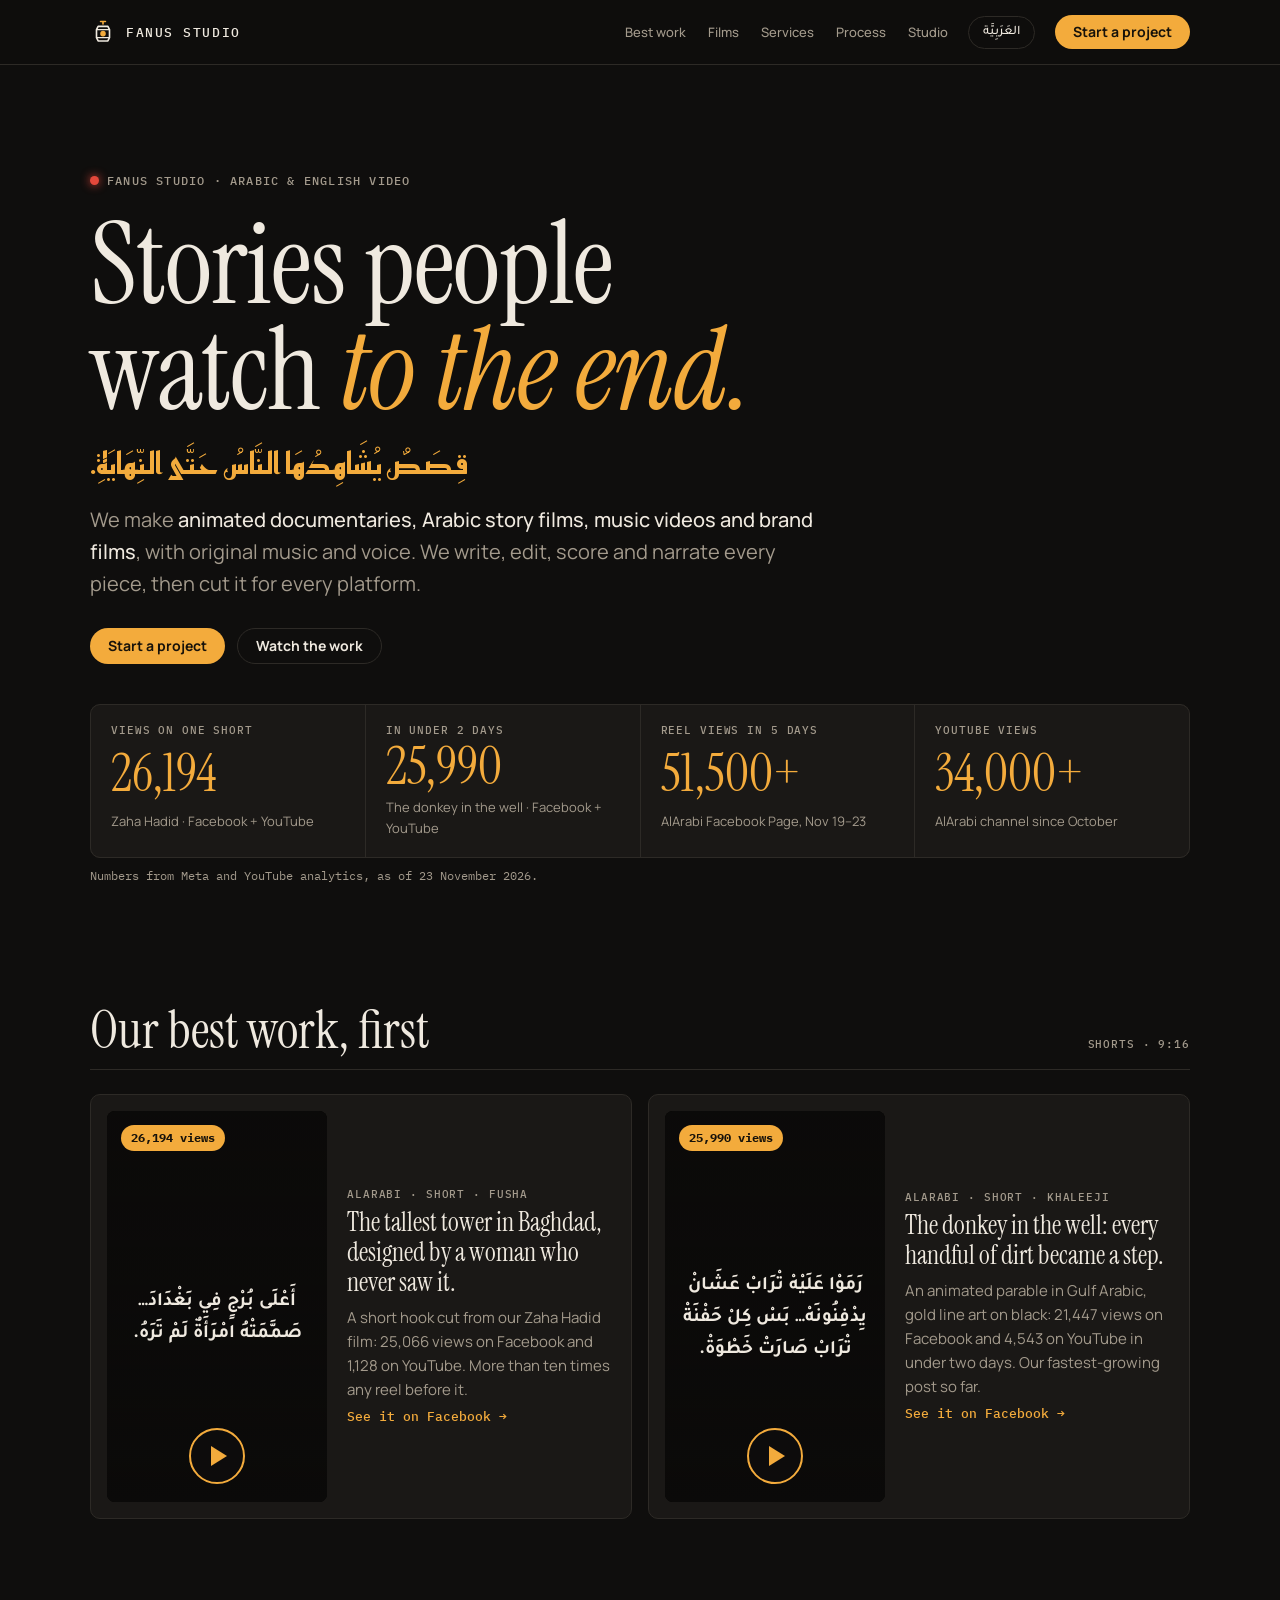
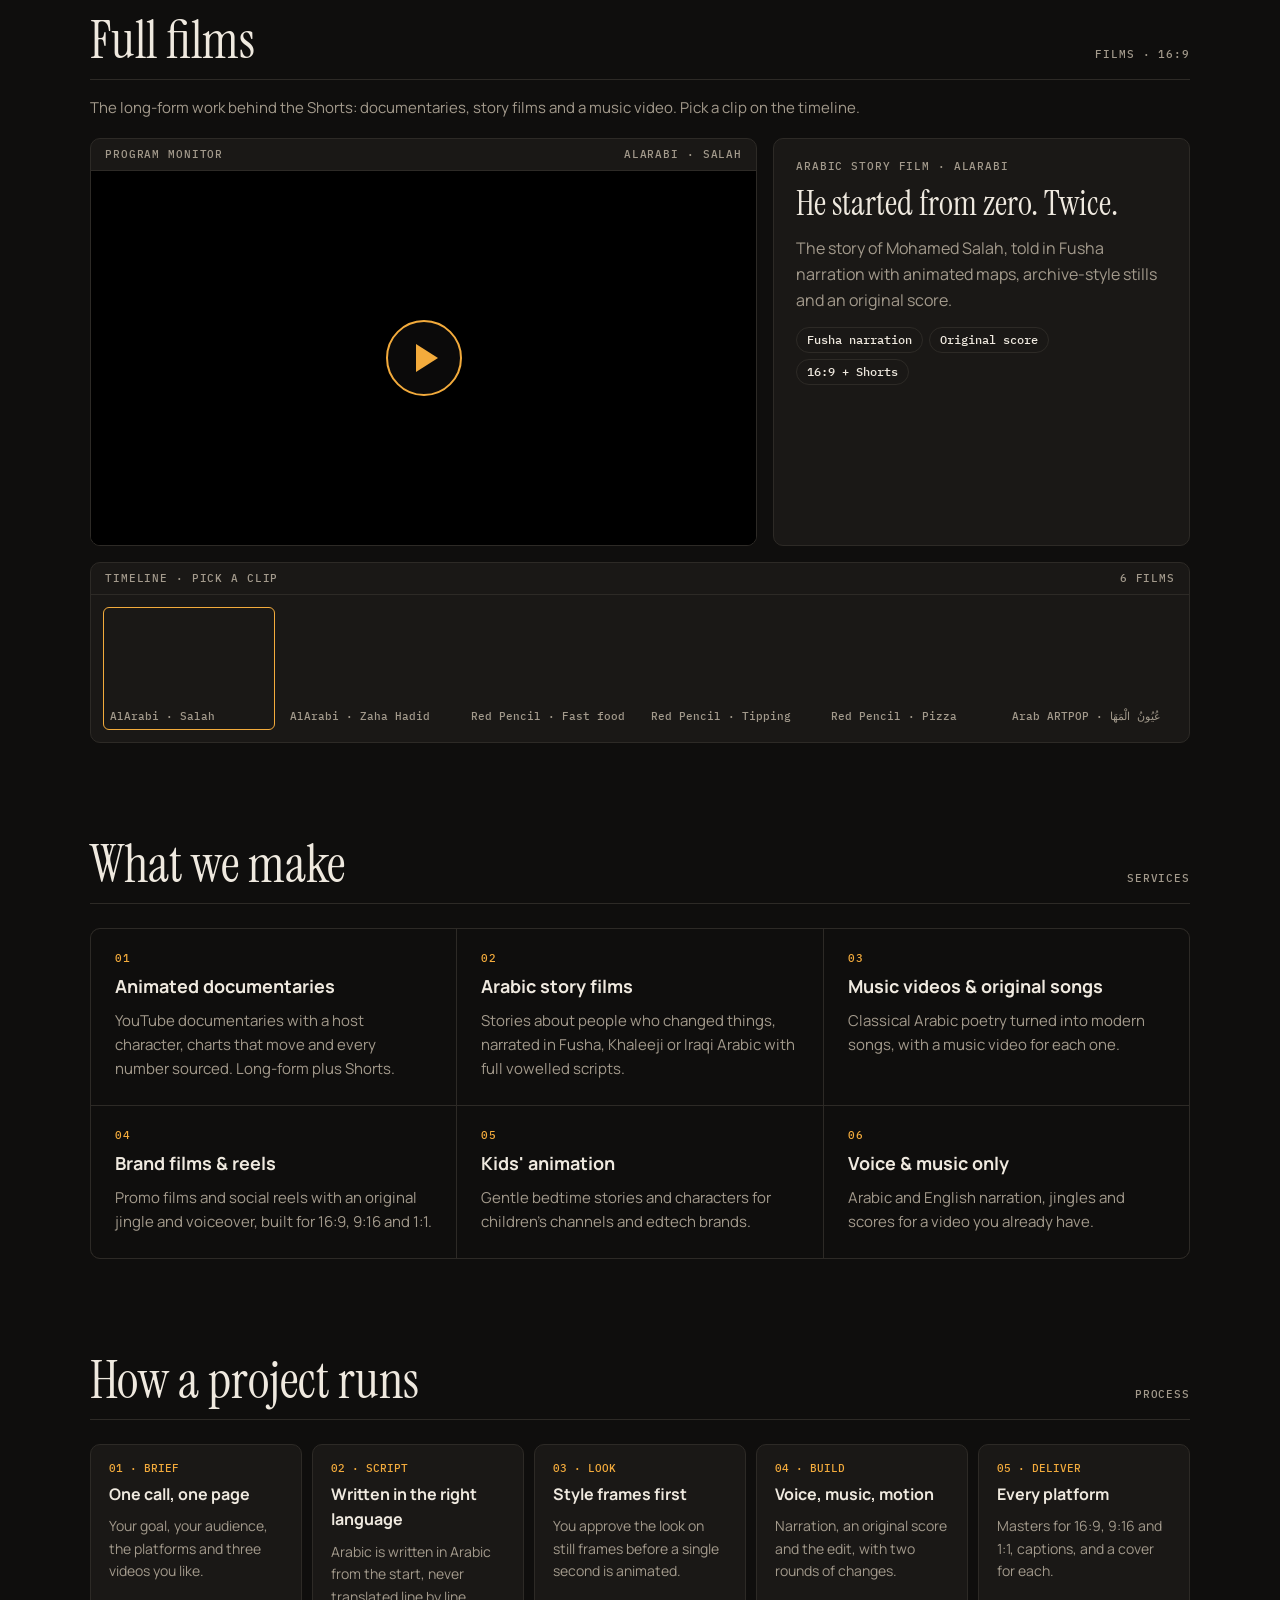
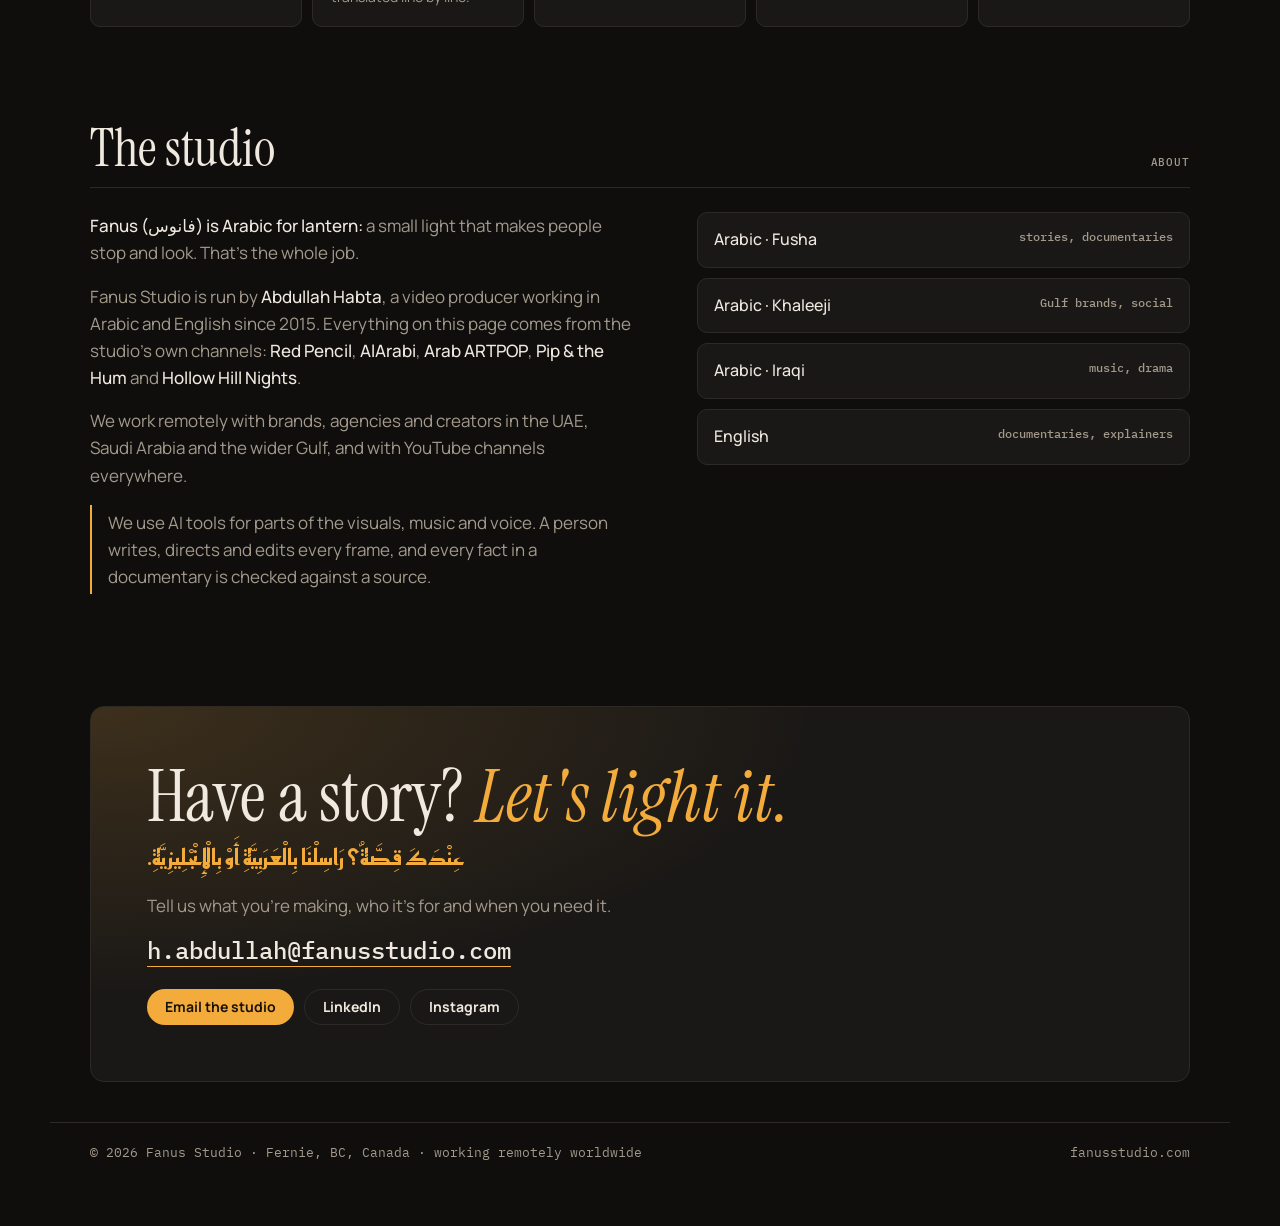
==== index.html @ 4b600d54 "Arabic version, best work first, shorts and films grouped by shape - New /ar/ page: full Arabic (RTL" ====
<!DOCTYPE html>
<html lang="en">
<head>
<meta charset="utf-8">
<meta name="viewport" content="width=device-width, initial-scale=1">
<title>Fanus Studio · Arabic & English video studio</title>
<meta name="description" content="Fanus Studio makes animated documentaries, Arabic story films, music videos and brand films with original music and voice, in Arabic and English.">
<meta property="og:title" content="Fanus Studio · Stories people watch to the end">
<meta property="og:description" content="Animated documentaries, Arabic story films, music videos and brand films with original music and voice. Arabic & English.">
<meta property="og:type" content="website">
<meta property="og:url" content="https://fanusstudio.com/">
<meta property="og:image" content="https://fanusstudio.com/assets/og-fanus.jpg">
<meta property="og:image:width" content="1200">
<meta property="og:image:height" content="627">
<meta name="twitter:card" content="summary_large_image">
<meta name="theme-color" content="#0f0e0d">
<link rel="canonical" href="https://fanusstudio.com/">
<link rel="alternate" hreflang="en" href="https://fanusstudio.com/">
<link rel="alternate" hreflang="ar" href="https://fanusstudio.com/ar/">
<link rel="alternate" hreflang="x-default" href="https://fanusstudio.com/">
<link rel="icon" href="/favicon.svg" type="image/svg+xml">
<link rel="preconnect" href="https://fonts.googleapis.com">
<link rel="preconnect" href="https://fonts.gstatic.com" crossorigin>
<link href="https://fonts.googleapis.com/css2?family=Instrument+Serif:ital@0;1&family=Manrope:wght@400;500;700&family=IBM+Plex+Mono:wght@400;500&family=Reem+Kufi:wght@500;700&family=Tajawal:wght@400;500;700&display=swap" rel="stylesheet">
<link rel="stylesheet" href="/assets/site.css">
</head>
<body>
<a class="skip" href="#main">Skip to content</a>

<nav class="bar" aria-label="Main">
  <div class="wrap">
    <a class="brand" href="#top" aria-label="Fanus Studio home">
      <svg viewBox="0 0 32 32" aria-hidden="true"><path d="M13 3h6M16 3v3" stroke="#f3ab3c" stroke-width="2" stroke-linecap="round"/><path d="M10 9h12l2 4v10l-2 4H10l-2-4V13z" fill="none" stroke="#efe9df" stroke-width="2" stroke-linejoin="round"/><circle cx="16" cy="18" r="3.4" fill="#f3ab3c"/><path d="M8 13h16M8 23h16" stroke="#efe9df" stroke-width="1.4"/></svg>
      Fanus Studio
    </a>
    <ul>
      <li><a href="#breakouts">Best work</a></li>
      <li><a href="#work">Films</a></li>
      <li><a href="#services">Services</a></li>
      <li><a href="#process">Process</a></li>
      <li><a href="#studio">Studio</a></li>
    </ul>
    <a class="lang" href="/ar/" lang="ar" hreflang="ar">العَرَبِيَّة</a>
    <a class="cta" href="#contact">Start a project</a>
  </div>
</nav>

<main id="main">
<header class="hero wrap" id="top">
  <span class="rec"><i></i>Fanus Studio · Arabic &amp; English video</span>
  <h1>Stories people watch <em>to the end.</em></h1>
  <p class="ar ar-line" lang="ar">قِصَصٌ يُشَاهِدُهَا النَّاسُ حَتَّى النِّهَايَةِ.</p>
  <p class="lede">We make <b>animated documentaries, Arabic story films, music videos and brand films</b>, with original music and voice. We write, edit, score and narrate every piece, then cut it for every platform.</p>
  <div class="hero-actions">
    <a class="cta" href="#contact">Start a project</a>
    <a class="cta ghost" href="#breakouts">Watch the work</a>
  </div>
  <dl class="stats" aria-label="Results from our own channels">
    <div><dt>Views on one Short</dt><dd>26,194</dd><span>Zaha Hadid · Facebook + YouTube</span></div>
    <div><dt>In under 2 days</dt><dd>25,990</dd><span>The donkey in the well · Facebook + YouTube</span></div>
    <div><dt>Reel views in 5 days</dt><dd>51,500+</dd><span>AlArabi Facebook Page, Nov 19–23</span></div>
    <div><dt>YouTube views</dt><dd>34,000+</dd><span>AlArabi channel since October</span></div>
  </dl>
  <p class="asof">Numbers from Meta and YouTube analytics, as of 23 November 2026.</p>
</header>

<section class="wrap" id="breakouts" style="padding-top:clamp(40px,6vw,72px)">
  <div class="sec-head"><h2>Our best work, first</h2><span>Shorts · 9:16</span></div>
  <div class="reels">
    <article class="reel">
      <div class="reel-frame" data-yt="9dzIeM077sY">
        <button type="button" class="reel-poster" data-thumb style="background-image:linear-gradient(180deg,rgba(11,10,9,.35),rgba(11,10,9,.55) 45%,rgba(11,10,9,.9)),url(https://i.ytimg.com/vi/9dzIeM077sY/hqdefault.jpg)" aria-label="Play the Zaha Hadid reel">
          <span class="badge">26,194 views</span>
          <span class="ar reel-hook" lang="ar">أَعْلَى بُرْجٍ فِي بَغْدَادَ… صَمَّمَتْهُ امْرَأَةٌ لَمْ تَرَهُ.</span>
          <span class="play" aria-hidden="true"></span>
        </button>
      </div>
      <div class="reel-info">
        <span class="kicker">AlArabi · Short · Fusha</span>
        <b>The tallest tower in Baghdad, designed by a woman who never saw it.</b>
        <p>A short hook cut from our Zaha Hadid film: 25,066 views on Facebook and 1,128 on YouTube. More than ten times any reel before it.</p>
        <a href="https://www.facebook.com/reel/1648816886707754/" rel="noopener">See it on Facebook →</a>
      </div>
    </article>
    <article class="reel">
      <div class="reel-frame" data-yt="bB3x-PPiFWo">
        <button type="button" class="reel-poster" data-thumb style="background-image:linear-gradient(180deg,rgba(11,10,9,.35),rgba(11,10,9,.55) 45%,rgba(11,10,9,.9)),url(https://i.ytimg.com/vi/bB3x-PPiFWo/hqdefault.jpg)" aria-label="Play the donkey in the well reel">
          <span class="badge">25,990 views</span>
          <span class="ar reel-hook" lang="ar">رَمَوْا عَلَيْهْ تْرَابْ عَشَانْ يِدْفِنُونَهْ… بَسْ كِلْ حَفْنَةْ تْرَابْ صَارَتْ خَطْوَةْ.</span>
          <span class="play" aria-hidden="true"></span>
        </button>
      </div>
      <div class="reel-info">
        <span class="kicker">AlArabi · Short · Khaleeji</span>
        <b>The donkey in the well: every handful of dirt became a step.</b>
        <p>An animated parable in Gulf Arabic, gold line art on black: 21,447 views on Facebook and 4,543 on YouTube in under two days. Our fastest-growing post so far.</p>
        <a href="https://www.facebook.com/reel/1124022290399569/" rel="noopener">See it on Facebook →</a>
      </div>
    </article>
  </div>
</section>

<section class="wrap" id="work">
  <div class="sec-head"><h2>Full films</h2><span>Films · 16:9</span></div>
  <p class="films-note">The long-form work behind the Shorts: documentaries, story films and a music video. Pick a clip on the timeline.</p>
  <div class="suite">
    <div class="panel">
      <div class="head"><span>Program monitor</span><span id="monLabel">AlArabi · Salah</span></div>
      <div class="screen" id="screen"></div>
    </div>
    <aside class="panel inspector" aria-live="polite">
      <span class="kicker" id="insKicker">Arabic story film · AlArabi</span>
      <h2 id="insTitle">He started from zero. Twice.</h2>
      <p id="insText">The story of Mohamed Salah, told in Fusha narration with animated maps, archive-style stills and an original score.</p>
      <div class="chips" id="insChips"></div>
    </aside>
  </div>
  <div class="panel timeline">
    <div class="head"><span>Timeline · pick a clip</span><span>6 films</span></div>
    <div class="clips" id="clips" role="list"></div>
  </div>
</section>


<section class="wrap" id="services">
  <div class="sec-head"><h2>What we make</h2><span>Services</span></div>
  <div class="grid3">
    <div class="cell"><span class="n">01</span><b>Animated documentaries</b><p>YouTube documentaries with a host character, charts that move and every number sourced. Long-form plus Shorts.</p></div>
    <div class="cell"><span class="n">02</span><b>Arabic story films</b><p>Stories about people who changed things, narrated in Fusha, Khaleeji or Iraqi Arabic with full vowelled scripts.</p></div>
    <div class="cell"><span class="n">03</span><b>Music videos &amp; original songs</b><p>Classical Arabic poetry turned into modern songs, with a music video for each one.</p></div>
    <div class="cell"><span class="n">04</span><b>Brand films &amp; reels</b><p>Promo films and social reels with an original jingle and voiceover, built for 16:9, 9:16 and 1:1.</p></div>
    <div class="cell"><span class="n">05</span><b>Kids' animation</b><p>Gentle bedtime stories and characters for children's channels and edtech brands.</p></div>
    <div class="cell"><span class="n">06</span><b>Voice &amp; music only</b><p>Arabic and English narration, jingles and scores for a video you already have.</p></div>
  </div>
</section>

<section class="wrap" id="process">
  <div class="sec-head"><h2>How a project runs</h2><span>Process</span></div>
  <ol class="steps">
    <li><span class="n">01 · BRIEF</span><b>One call, one page</b><p>Your goal, your audience, the platforms and three videos you like.</p></li>
    <li><span class="n">02 · SCRIPT</span><b>Written in the right language</b><p>Arabic is written in Arabic from the start, never translated line by line.</p></li>
    <li><span class="n">03 · LOOK</span><b>Style frames first</b><p>You approve the look on still frames before a single second is animated.</p></li>
    <li><span class="n">04 · BUILD</span><b>Voice, music, motion</b><p>Narration, an original score and the edit, with two rounds of changes.</p></li>
    <li><span class="n">05 · DELIVER</span><b>Every platform</b><p>Masters for 16:9, 9:16 and 1:1, captions, and a cover for each.</p></li>
  </ol>
</section>

<section class="wrap" id="studio">
  <div class="sec-head"><h2>The studio</h2><span>About</span></div>
  <div class="split">
    <div>
      <p><b>Fanus (فانوس) is Arabic for lantern:</b> a small light that makes people stop and look. That's the whole job.</p>
      <p>Fanus Studio is run by <b>Abdullah Habta</b>, a video producer working in Arabic and English since 2015. Everything on this page comes from the studio's own channels: <b>Red Pencil</b>, <b>AlArabi</b>, <b>Arab ARTPOP</b>, <b>Pip &amp; the Hum</b> and <b>Hollow Hill Nights</b>.</p>
      <p>We work remotely with brands, agencies and creators in the UAE, Saudi Arabia and the wider Gulf, and with YouTube channels everywhere.</p>
      <p class="honest">We use AI tools for parts of the visuals, music and voice. A person writes, directs and edits every frame, and every fact in a documentary is checked against a source.</p>
    </div>
    <div class="voices" aria-label="Narration languages">
      <div class="voice"><b>Arabic · Fusha</b><span>stories, documentaries</span></div>
      <div class="voice"><b>Arabic · Khaleeji</b><span>Gulf brands, social</span></div>
      <div class="voice"><b>Arabic · Iraqi</b><span>music, drama</span></div>
      <div class="voice"><b>English</b><span>documentaries, explainers</span></div>
    </div>
  </div>
</section>

<section class="wrap" id="contact" style="padding-top:0">
  <div class="contact">
    <h2>Have a story? <em>Let's light it.</em></h2>
    <p class="ar ar-line" lang="ar">عِنْدَكَ قِصَّةٌ؟ رَاسِلْنَا بِالْعَرَبِيَّةِ أَوْ بِالْإِنْجْلِيزِيَّةِ.</p>
    <p>Tell us what you're making, who it's for and when you need it.</p>
    <a class="mail" href="mailto:h.abdullah@fanusstudio.com?subject=New%20project%20for%20Fanus%20Studio">h.abdullah@fanusstudio.com</a>
    <div class="links">
      <a class="cta" href="mailto:h.abdullah@fanusstudio.com?subject=New%20project%20for%20Fanus%20Studio">Email the studio</a>
      <a class="cta ghost" href="https://www.linkedin.com/company/fanus-studio/" rel="noopener">LinkedIn</a>
      <a class="cta ghost" href="https://www.instagram.com/fanus.studio/" rel="noopener">Instagram</a>
    </div>
  </div>
</section>
</main>

<footer>
  <div class="wrap">
    <span>© <span id="yr">2026</span> Fanus Studio · Fernie, BC, Canada · working remotely worldwide</span>
    <span>fanusstudio.com</span>
  </div>
</footer>

<script>
const WORK = [
  {id:"7SteTg6vn2E", label:"AlArabi · Salah", kicker:"Arabic story film · AlArabi", title:"He started from zero. Twice.", text:"The story of Mohamed Salah, told in Fusha narration with animated maps, archive-style stills and an original score.", chips:["Fusha narration","Original score","16:9 + Shorts"]},
  {id:"RigFh04_Qnc", label:"AlArabi · Zaha Hadid", kicker:"Arabic story film · AlArabi", title:"The architect of the 89th degree.", text:"Zaha Hadid's story, from Baghdad to the world, drawn in gold line art with a tower that builds itself over the Tigris.", chips:["Fusha narration","Line-art animation","Arabic + English subtitles"]},
  {id:"QY7hCeDV_Zk", label:"Red Pencil · Fast food", kicker:"Animated documentary · Red Pencil", title:"Why fast food stopped being cheap.", text:"An everyday-economics documentary that follows your money through a burger, with sourced numbers and charts that move.", chips:["English narration","Data animation","Sources on screen"]},
  {id:"JKCnDH6hMIw", label:"Red Pencil · Tipping", kicker:"Animated documentary · Red Pencil", title:"Who really pays your server?", text:"Tipping culture explained: history, the $2.13 wage and both sides of the argument, with no verdict.", chips:["Story-led","Host character","Chapters + Shorts"]},
  {id:"b5ydfb2GQYU", label:"Red Pencil · Pizza", kicker:"Animated documentary · Red Pencil", title:"Where your $20 pizza actually goes.", text:"The pilot: one receipt, split slice by slice between the shop, the app, the ingredients and the driver.", chips:["English narration","Receipt motif","22 min"]},
  {id:"HxUZw0xeCgs", label:"Arab ARTPOP · عُيُونُ الْمَهَا", kicker:"Music video · Arab ARTPOP", title:"A classical poem, sung today.", text:"An original art-pop song built on a classical Arabic poem, with its own music video and a recurring singer character.", chips:["Original song","Music video","Arabic lyrics"]}
];
const screen = document.getElementById('screen'), clipsEl = document.getElementById('clips');
function facade(w){
  screen.innerHTML = '';
  const b = document.createElement('button');
  b.type = 'button';
  b.setAttribute('aria-label', 'Play: ' + w.title);
  b.style.backgroundImage = 'url(https://i.ytimg.com/vi/' + w.id + '/hqdefault.jpg)';
  b.innerHTML = '<span class="play" aria-hidden="true"></span>';
  b.addEventListener('click', () => {
    const f = document.createElement('iframe');
    f.src = 'https://www.youtube-nocookie.com/embed/' + w.id + '?autoplay=1&rel=0';
    f.title = w.title;
    f.allow = 'autoplay; encrypted-media; picture-in-picture; fullscreen';
    f.allowFullscreen = true;
    screen.innerHTML = ''; screen.appendChild(f);
  });
  screen.appendChild(b);
}
function select(i){
  const w = WORK[i];
  facade(w);
  document.getElementById('monLabel').textContent = w.label;
  document.getElementById('insKicker').textContent = w.kicker;
  document.getElementById('insTitle').textContent = w.title;
  document.getElementById('insText').textContent = w.text;
  document.getElementById('insChips').innerHTML = w.chips.map(c => '<span class="chip">' + c + '</span>').join('');
  [...clipsEl.children].forEach((c, j) => c.setAttribute('aria-current', j === i ? 'true' : 'false'));
}
WORK.forEach((w, i) => {
  const c = document.createElement('button');
  c.className = 'clip'; c.type = 'button'; c.setAttribute('role', 'listitem');
  c.innerHTML = '<img loading="lazy" alt="" src="https://i.ytimg.com/vi/' + w.id + '/mqdefault.jpg"><span>' + w.label + '</span>';
  c.addEventListener('click', () => select(i));
  clipsEl.appendChild(c);
});
select(0);
document.querySelectorAll('.reel-frame').forEach(fr => {
  fr.querySelector('button').addEventListener('click', () => {
    const f = document.createElement('iframe');
    f.src = 'https://www.youtube-nocookie.com/embed/' + fr.dataset.yt + '?autoplay=1&rel=0';
    f.title = fr.querySelector('button').getAttribute('aria-label');
    f.allow = 'autoplay; encrypted-media; picture-in-picture; fullscreen';
    f.allowFullscreen = true;
    fr.innerHTML = ''; fr.appendChild(f);
  });
});
document.getElementById('yr').textContent = new Date().getFullYear();
</script>
</body>
</html>
---- assets/site.css ----
:root{
  --suite:#0f0e0d; --panel:#1a1816; --line:#2d2a26;
  --text:#efe9df; --muted:#a39a8c; --amber:#f3ab3c; --red:#e4483b;
  --display:"Instrument Serif","Times New Roman",serif;
  --body:"Manrope",system-ui,sans-serif;
  --mono:"IBM Plex Mono",ui-monospace,monospace;
  --ar:"Tajawal",system-ui,sans-serif; --ar-display:"Reem Kufi","Tajawal",sans-serif;
  color-scheme:dark;
}
*{box-sizing:border-box}
html{scroll-behavior:smooth}
html,body{margin:0}
body{background:var(--suite);color:var(--text);font:16px/1.6 var(--body);-webkit-font-smoothing:antialiased}
a{color:var(--amber)}
img{max-width:100%;display:block}
:focus-visible{outline:2px solid var(--amber);outline-offset:3px;border-radius:4px}
.wrap{max-width:1180px;margin:0 auto;padding:0 clamp(16px,4vw,40px)}
.ar{font-family:var(--ar);direction:rtl;unicode-bidi:isolate}
.skip{position:absolute;inset-inline-start:16px;top:-80px}.skip:focus{top:16px;background:var(--text);color:var(--suite);padding:8px 12px;z-index:9}

/* nav */
nav.bar{position:sticky;top:0;z-index:5;background:rgba(15,14,13,.88);backdrop-filter:blur(8px);border-bottom:1px solid var(--line)}
nav .wrap{display:flex;align-items:center;gap:20px;height:64px}
.brand{display:flex;align-items:center;gap:10px;text-decoration:none;color:var(--text);font:500 13px/1 var(--mono);letter-spacing:.12em;text-transform:uppercase}
.brand svg{width:26px;height:26px}
nav ul{display:flex;gap:22px;list-style:none;margin:0;margin-inline-start:auto;padding:0}
nav ul a{color:var(--muted);text-decoration:none;font:500 13px/1 var(--body)}
nav ul a:hover{color:var(--text)}
.cta{display:inline-flex;align-items:center;gap:8px;background:var(--amber);color:#17120a;text-decoration:none;border-radius:999px;padding:10px 18px;font:700 14px/1 var(--body);white-space:nowrap}
.cta.ghost{background:none;color:var(--text);border:1px solid var(--line)}
@media (max-width:760px){nav ul{display:none}nav .lang{margin-inline-start:auto}}

/* hero */
.hero{padding-top:clamp(48px,8vw,104px);padding-bottom:clamp(28px,4vw,48px)}
.rec{display:inline-flex;align-items:center;gap:8px;font:500 12px/1 var(--mono);letter-spacing:.1em;text-transform:uppercase;color:var(--muted)}
.rec i{width:9px;height:9px;border-radius:50%;background:var(--red);box-shadow:0 0 10px var(--red);animation:blink 1.6s infinite}
@keyframes blink{50%{opacity:.25}}
@media (prefers-reduced-motion:reduce){.rec i{animation:none}html{scroll-behavior:auto}}
h1{font:400 clamp(52px,9vw,116px)/.92 var(--display);margin:18px 0 0;letter-spacing:-.01em;text-wrap:balance}
h1 em{color:var(--amber)}
.hero .ar-line{margin:18px 0 0;font:700 clamp(22px,3vw,30px)/1.5 var(--ar-display);color:var(--amber)}
.lede{margin:18px 0 0;font-size:clamp(17px,2vw,20px);color:var(--muted);max-width:62ch}
.lede b{color:var(--text);font-weight:500}
.hero-actions{display:flex;flex-wrap:wrap;gap:12px;margin-top:28px}

/* monitor */
.suite{display:grid;grid-template-columns:minmax(0,1.6fr) minmax(0,1fr);gap:16px}
@media (max-width:880px){.suite{grid-template-columns:1fr}}
.panel{background:var(--panel);border:1px solid var(--line);border-radius:10px;overflow:hidden}
.head{display:flex;justify-content:space-between;align-items:center;gap:12px;padding:10px 14px;border-bottom:1px solid var(--line);font:500 11px/1 var(--mono);letter-spacing:.08em;text-transform:uppercase;color:var(--muted)}
.screen{position:relative;aspect-ratio:16/9;background:#000}
.screen iframe,.screen button{position:absolute;inset:0;width:100%;height:100%;border:0}
.screen button{cursor:pointer;padding:0;background:#000 center/cover no-repeat}
.screen button::after{content:"";position:absolute;inset:0;background:linear-gradient(180deg,transparent 55%,rgba(0,0,0,.55))}
.play{position:absolute;left:50%;top:50%;transform:translate(-50%,-50%);z-index:1;width:76px;height:76px;border-radius:50%;background:rgba(15,14,13,.78);border:2px solid var(--amber);display:grid;place-items:center}
.play::before{content:"";margin-left:6px;border-left:22px solid var(--amber);border-top:14px solid transparent;border-bottom:14px solid transparent}
.inspector{padding:22px;display:flex;flex-direction:column;gap:14px}
.kicker{font:500 11px/1 var(--mono);letter-spacing:.08em;text-transform:uppercase;color:var(--muted)}
.inspector h2{font:400 34px/1.08 var(--display);margin:0;text-wrap:balance}
.inspector p{margin:0;color:var(--muted)}
.chips{display:flex;flex-wrap:wrap;gap:6px}
.chip{font:500 12px/1 var(--mono);border:1px solid var(--line);border-radius:999px;padding:6px 10px}

/* timeline / reel picker */
.timeline{margin-top:16px}
.clips{display:grid;grid-template-columns:repeat(6,minmax(0,1fr));gap:8px;padding:12px}
@media (max-width:880px){.clips{grid-template-columns:repeat(3,minmax(0,1fr))}}
@media (max-width:480px){.clips{grid-template-columns:repeat(2,minmax(0,1fr))}}
.clip{all:unset;cursor:pointer;display:grid;gap:6px;border-radius:6px;padding:6px;border:1px solid transparent}
.clip img{aspect-ratio:16/9;object-fit:cover;border-radius:4px;opacity:.75;transition:opacity .2s}
.clip:hover img,.clip[aria-current="true"] img{opacity:1}
.clip[aria-current="true"]{border-color:var(--amber)}
.clip span{font:500 11px/1.3 var(--mono);color:var(--muted)}
.clip:focus-visible{outline:2px solid var(--amber)}

/* sections */
section.wrap{padding-top:clamp(56px,8vw,96px)}
.ar-line{text-align:start}
.sec-head{display:flex;align-items:baseline;gap:16px;border-bottom:1px solid var(--line);padding-bottom:12px;margin-bottom:24px}
.sec-head h2{font:400 clamp(34px,5vw,52px)/1 var(--display);margin:0}
.sec-head span{font:500 11px/1 var(--mono);color:var(--muted);letter-spacing:.08em;text-transform:uppercase;margin-inline-start:auto}
.grid3{display:grid;grid-template-columns:repeat(3,minmax(0,1fr));gap:1px;background:var(--line);border:1px solid var(--line);border-radius:10px;overflow:hidden}
@media (max-width:880px){.grid3{grid-template-columns:1fr 1fr}}
@media (max-width:540px){.grid3{grid-template-columns:1fr}}
.cell{background:var(--suite);padding:24px;display:grid;gap:8px;align-content:start}
.cell .n{font:500 11px/1 var(--mono);color:var(--amber);letter-spacing:.08em}
.cell b{font-size:18px}
.cell p{margin:0;color:var(--muted);font-size:15px}
.steps{display:grid;grid-template-columns:repeat(5,minmax(0,1fr));gap:10px;list-style:none;padding:0;margin:0}
@media (max-width:880px){.steps{grid-template-columns:1fr 1fr}}
@media (max-width:480px){.steps{grid-template-columns:1fr}}
.steps li{border:1px solid var(--line);border-radius:10px;padding:18px;background:var(--panel);display:grid;gap:8px;align-content:start}
.steps .n{font:500 11px/1 var(--mono);color:var(--amber)}
.steps b{font-size:16px}
.steps p{margin:0;color:var(--muted);font-size:14px}
.split{display:grid;grid-template-columns:1.1fr 1fr;gap:clamp(24px,5vw,64px);align-items:start}
@media (max-width:880px){.split{grid-template-columns:1fr}}
.split p{color:var(--muted);margin:0 0 16px;font-size:17px}
.split p b{color:var(--text);font-weight:500}
.voices{display:grid;gap:10px}
.voice{display:flex;justify-content:space-between;gap:12px;border:1px solid var(--line);border-radius:10px;padding:14px 16px;background:var(--panel)}
.voice b{font-weight:500}
.voice span{font:500 12px/1.6 var(--mono);color:var(--muted)}
.honest{border-inline-start:2px solid var(--amber);padding-block:4px;padding-inline-start:16px;color:var(--muted);font-size:15px}

/* stats */
.stats{display:grid;grid-template-columns:repeat(4,minmax(0,1fr));gap:1px;margin:40px 0 0;background:var(--line);border:1px solid var(--line);border-radius:10px;overflow:hidden}
@media (max-width:880px){.stats{grid-template-columns:1fr 1fr}}
.stats div{background:var(--panel);padding:18px 20px;display:grid;gap:4px}
.stats dt{font:500 11px/1.3 var(--mono);letter-spacing:.08em;text-transform:uppercase;color:var(--muted)}
.stats dd{margin:0;font:400 clamp(36px,4.6vw,52px)/1 var(--display);color:var(--amber);font-variant-numeric:tabular-nums}
.stats span{font-size:13px;color:var(--muted)}
.asof{margin:10px 0 0;font:400 12px/1.4 var(--mono);color:var(--muted)}

/* breakout reels */
.reels{display:grid;grid-template-columns:1fr 1fr;gap:16px}
@media (max-width:880px){.reels{grid-template-columns:1fr}}
.reel{display:grid;grid-template-columns:minmax(0,220px) 1fr;gap:20px;align-items:center;background:var(--panel);border:1px solid var(--line);border-radius:10px;padding:16px}
@media (max-width:480px){.reel{grid-template-columns:1fr}}
.reel-frame{position:relative;aspect-ratio:9/16;border-radius:8px;overflow:hidden;background:#000}
.reel-frame iframe{position:absolute;inset:0;width:100%;height:100%;border:0}
.reel-poster{all:unset;cursor:pointer;position:absolute;inset:0;display:flex;flex-direction:column;justify-content:space-between;padding:14px;background:radial-gradient(90% 60% at 50% 30%,rgba(243,171,60,.22),transparent 70%),#0b0a09;box-sizing:border-box}
.reel-poster:focus-visible{outline:2px solid var(--amber)}
.badge{align-self:flex-start;font:700 12px/1 var(--mono);background:var(--amber);color:#17120a;border-radius:999px;padding:7px 10px}
.reel-hook{font:700 19px/1.7 var(--ar);color:var(--text);text-align:center;margin-top:auto;margin-bottom:auto}
.reel-poster .play{position:absolute;left:50%;top:auto;bottom:18px;transform:translateX(-50%);width:56px;height:56px}
.reel-poster .play::before{border-left-width:16px;border-top-width:10px;border-bottom-width:10px;margin-left:4px}
.reel-info{display:grid;gap:8px;align-content:start}
.reel-info b{font:400 26px/1.15 var(--display)}
.reel-info p{margin:0;color:var(--muted);font-size:15px}
.reel-info a{font:500 13px/1 var(--mono);text-decoration:none}

/* contact */
.contact{margin:clamp(56px,8vw,96px) 0 0;border:1px solid var(--line);border-radius:14px;background:radial-gradient(120% 140% at 0% 0%,rgba(243,171,60,.16),transparent 55%),var(--panel);padding:clamp(28px,5vw,56px)}
.contact h2{font:400 clamp(40px,6vw,72px)/.95 var(--display);margin:0;text-wrap:balance}
.contact h2 em{color:var(--amber)}
.contact p{color:var(--muted);max-width:58ch;font-size:17px}
.contact .ar-line{font:700 22px/1.6 var(--ar-display);color:var(--amber);margin:8px 0 0}
.mail{font:500 clamp(18px,2.4vw,24px)/1.2 var(--mono);color:var(--text);text-decoration:none;border-bottom:1px solid var(--amber)}
.links{display:flex;flex-wrap:wrap;gap:10px;margin-top:22px}

footer{padding:40px 0 48px;color:var(--muted);font:400 13px/1.6 var(--mono)}
footer .wrap{display:flex;flex-wrap:wrap;gap:12px;justify-content:space-between;border-top:1px solid var(--line);padding-top:20px}

/* language switch */
.lang{font:500 13px/1 var(--body);color:var(--text);text-decoration:none;border:1px solid var(--line);border-radius:999px;padding:9px 14px;white-space:nowrap}
.lang:hover{border-color:var(--amber)}
.lang[lang=ar]{font-family:var(--ar)}
/* films section */
.films-note{margin:-8px 0 18px;color:var(--muted);font-size:15px}
/* Arabic page */
html[lang=ar] body{font-family:var(--ar);line-height:1.8}
html[lang=ar] h1,html[lang=ar] .sec-head h2,html[lang=ar] .contact h2,html[lang=ar] .inspector h2,html[lang=ar] .reel-info b{font-family:var(--ar-display);font-weight:700;letter-spacing:0}
html[lang=ar] h1{font-size:clamp(40px,7vw,88px);line-height:1.25}
html[lang=ar] .sec-head h2{font-size:clamp(28px,4vw,42px);line-height:1.4}
html[lang=ar] .contact h2{font-size:clamp(32px,5vw,58px);line-height:1.3}
html[lang=ar] .inspector h2{font-size:28px;line-height:1.4}
html[lang=ar] .reel-info b{font-size:22px;line-height:1.5}
html[lang=ar] .badge{font-family:var(--ar);font-size:13px}
html[lang=ar] .rec,html[lang=ar] .kicker,html[lang=ar] .head,html[lang=ar] .sec-head span,html[lang=ar] .stats dt,html[lang=ar] .cell .n,html[lang=ar] .steps .n,html[lang=ar] .chip,html[lang=ar] .clip span,html[lang=ar] .asof,html[lang=ar] footer,html[lang=ar] .voice span,html[lang=ar] .brand{font-family:var(--ar);letter-spacing:0;text-transform:none;font-size:13px;line-height:1.6}
html[lang=ar] .stats dd,html[lang=ar] .mail{direction:ltr;unicode-bidi:isolate}
html[lang=ar] .en{font-family:var(--body);direction:ltr;unicode-bidi:isolate}
html[lang=en] .ar-line{text-align:left}
html[lang=ar] .en.ar-line{text-align:right;direction:ltr;font-family:var(--body);font-weight:700}
.reel-poster[data-thumb]{background-size:cover;background-position:center}
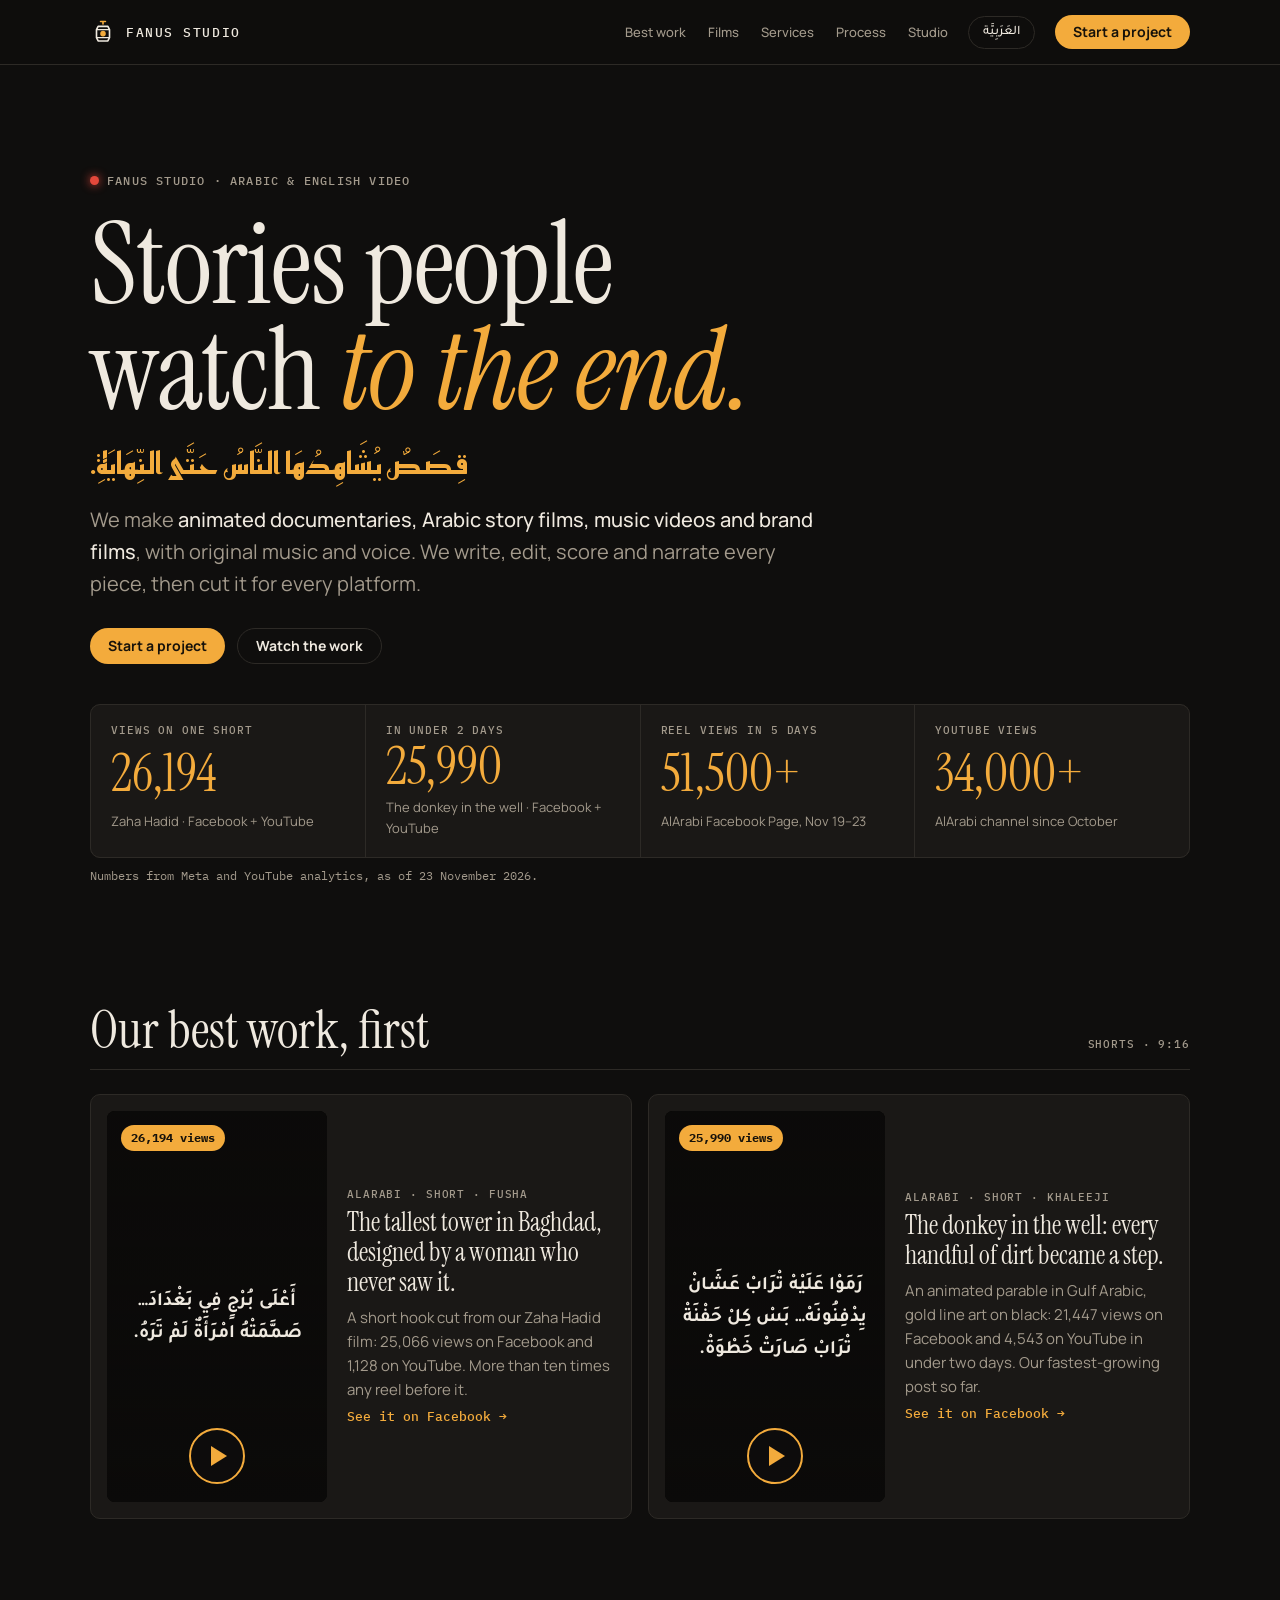
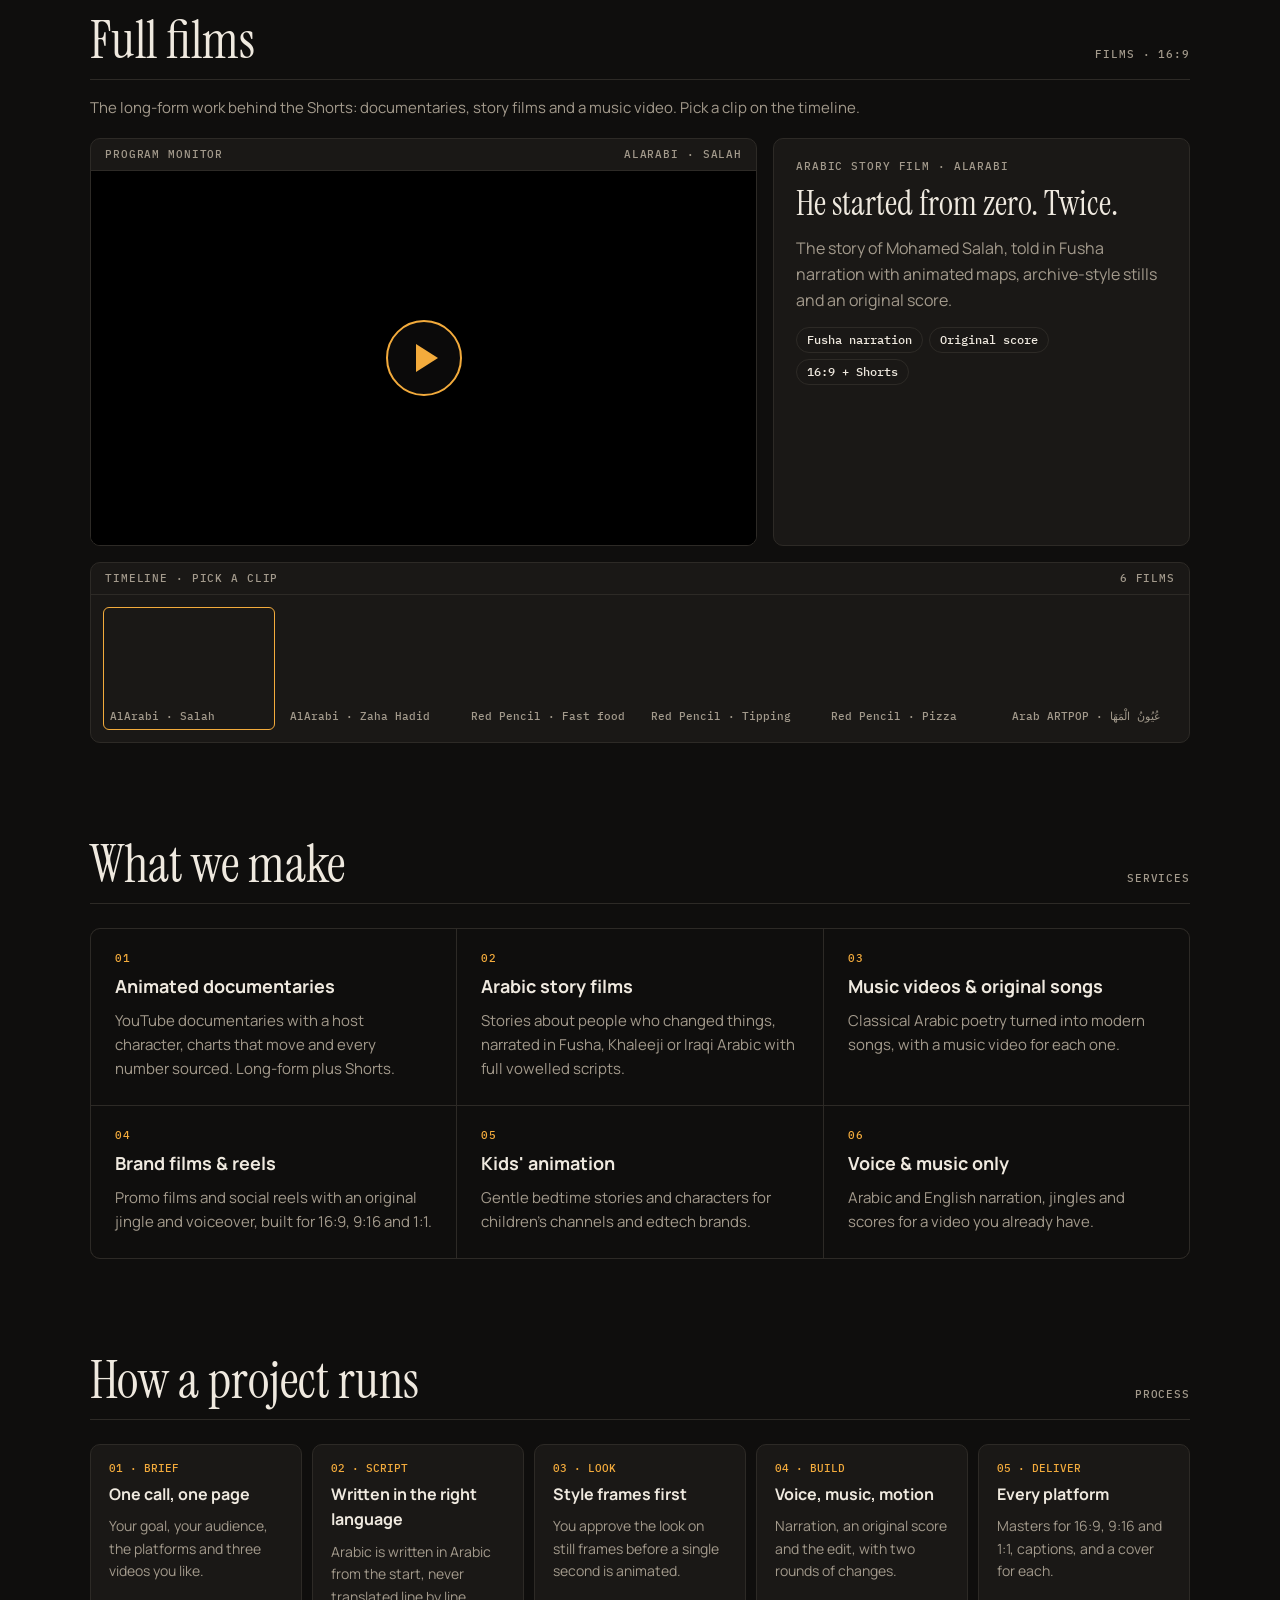
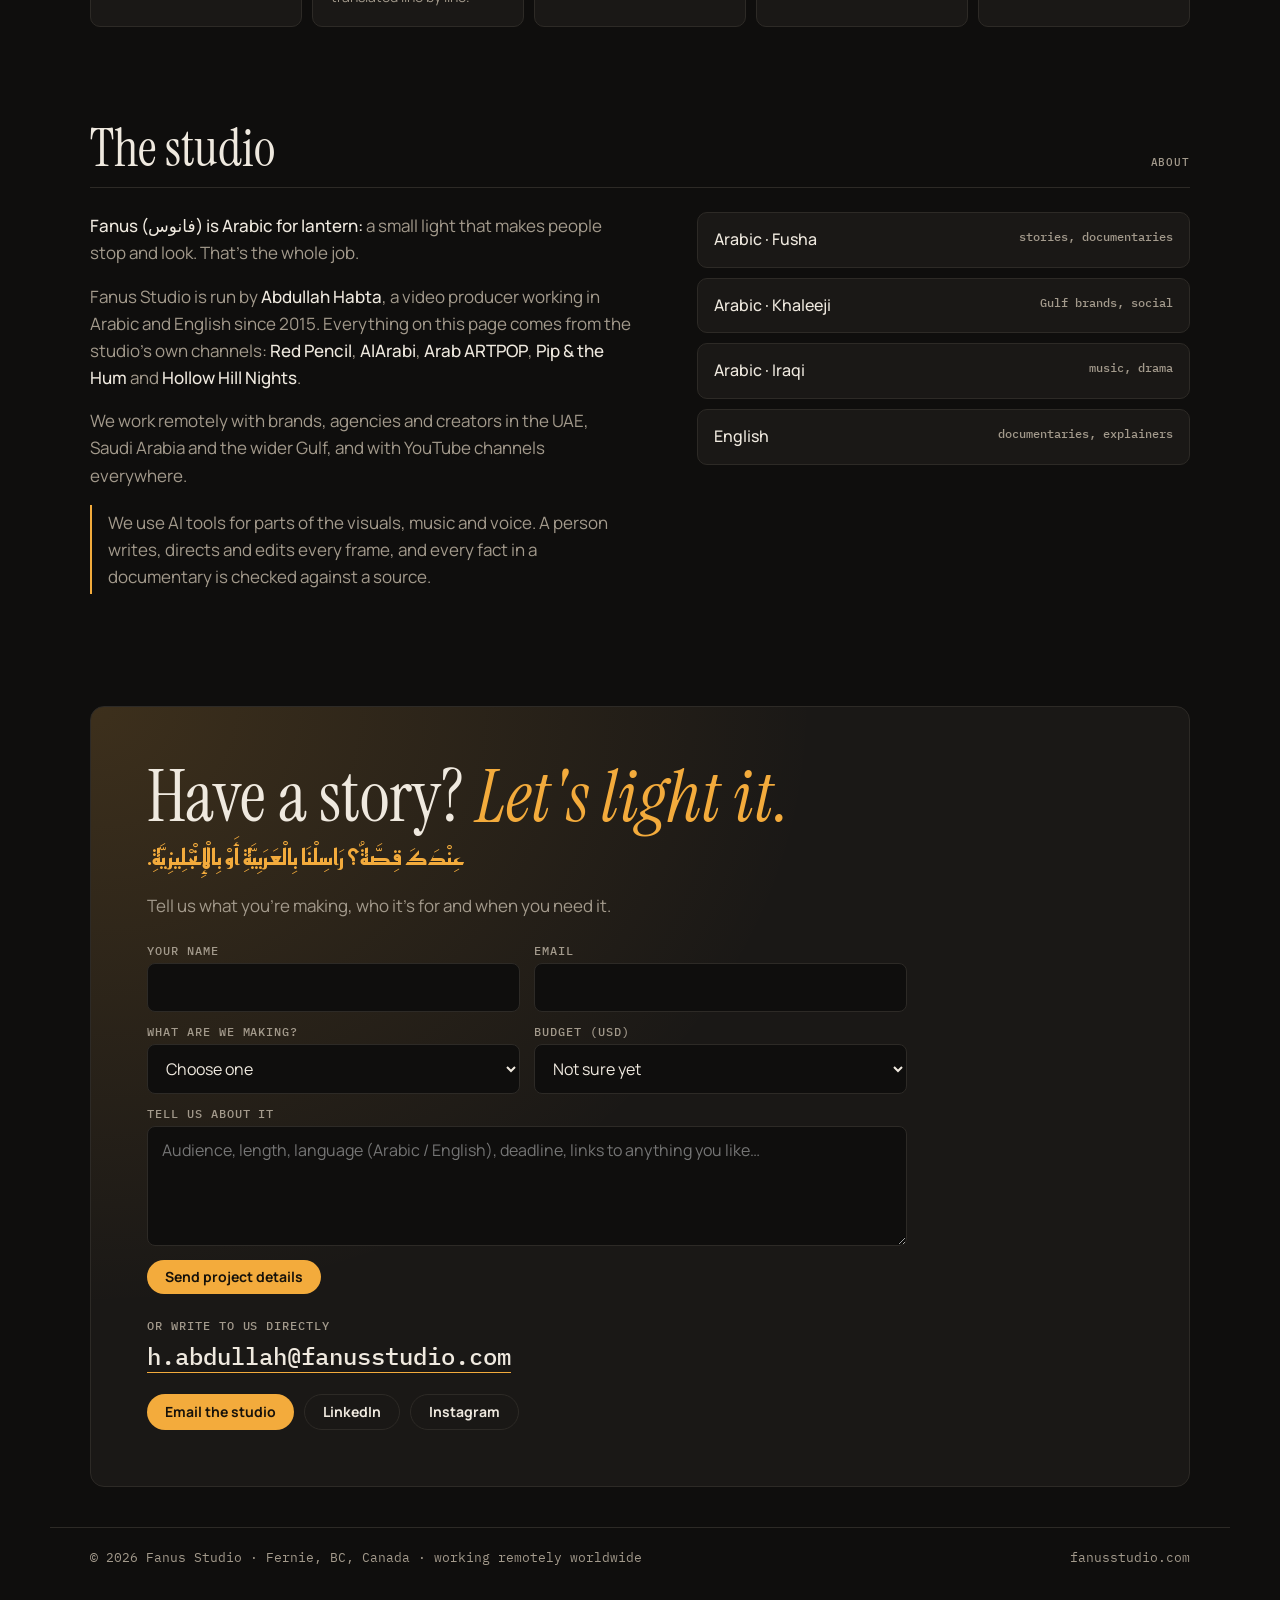
==== commit 7db963ad: "English page: project enquiry form" ====
--- a/index.html
+++ b/index.html
@@ -168,6 +168,37 @@
     <h2>Have a story? <em>Let's light it.</em></h2>
     <p class="ar ar-line" lang="ar">عِنْدَكَ قِصَّةٌ؟ رَاسِلْنَا بِالْعَرَبِيَّةِ أَوْ بِالْإِنْجْلِيزِيَّةِ.</p>
     <p>Tell us what you're making, who it's for and when you need it.</p>
+    <form class="cform" id="cform" action="https://formsubmit.co/h.abdullah@fanusstudio.com" method="POST">
+      <input type="hidden" name="_subject" value="New project enquiry · fanusstudio.com">
+      <input type="hidden" name="_template" value="table">
+      <input type="hidden" name="_next" value="https://fanusstudio.com/?sent=1#contact">
+      <input class="hp" type="text" name="_honey" tabindex="-1" autocomplete="off" aria-hidden="true">
+      <label>Your name<input name="name" autocomplete="name" required></label>
+      <label>Email<input type="email" name="email" autocomplete="email" required></label>
+      <label>What are we making?
+        <select name="project" required>
+          <option value="">Choose one</option>
+          <option>Animated documentary</option>
+          <option>Arabic story film</option>
+          <option>Shorts / Reels from my videos</option>
+          <option>Music video or original song</option>
+          <option>Brand film or reel</option>
+          <option>Kids' animation</option>
+          <option>Something else</option>
+        </select></label>
+      <label>Budget (USD)
+        <select name="budget">
+          <option value="">Not sure yet</option>
+          <option>Under $100</option>
+          <option>$100–500</option>
+          <option>$500–2,000</option>
+          <option>$2,000+</option>
+        </select></label>
+      <label class="full">Tell us about it<textarea name="message" placeholder="Audience, length, language (Arabic / English), deadline, links to anything you like…" required></textarea></label>
+      <button class="cta" type="submit">Send project details</button>
+    </form>
+    <p class="formok" id="formok" hidden>Thanks. Your message is on its way. We'll be in touch soon.</p>
+    <p class="or">Or write to us directly</p>
     <a class="mail" href="mailto:h.abdullah@fanusstudio.com?subject=New%20project%20for%20Fanus%20Studio">h.abdullah@fanusstudio.com</a>
     <div class="links">
       <a class="cta" href="mailto:h.abdullah@fanusstudio.com?subject=New%20project%20for%20Fanus%20Studio">Email the studio</a>
@@ -242,5 +273,8 @@
 });
 document.getElementById('yr').textContent = new Date().getFullYear();
 </script>
+<script>
+(function(){if(location.search.indexOf('sent=1')>-1){var f=document.getElementById('cform'),ok=document.getElementById('formok');if(f&&ok){f.style.display='none';ok.hidden=false;}}})();
+</script>
 </body>
 </html>
--- a/assets/site.css
+++ b/assets/site.css
@@ -163,3 +163,21 @@
 html[lang=en] .ar-line{text-align:left}
 html[lang=ar] .en.ar-line{text-align:right;direction:ltr;font-family:var(--body);font-weight:700}
 .reel-poster[data-thumb]{background-size:cover;background-position:center}
+
+/* contact form */
+.cform{display:grid;grid-template-columns:1fr 1fr;gap:14px;margin:26px 0 0;max-width:760px}
+.cform label{display:flex;flex-direction:column;gap:6px;font:500 12px/1 var(--mono);letter-spacing:.08em;text-transform:uppercase;color:var(--muted)}
+html[lang=ar] .cform label{font:700 14px/1.4 var(--ar);letter-spacing:0;text-transform:none}
+.cform .full{grid-column:1/-1}
+.cform input,.cform select,.cform textarea{font:16px/1.4 var(--body);color:var(--text);background:var(--suite);border:1px solid var(--line);border-radius:8px;padding:12px 14px;text-transform:none;letter-spacing:0}
+html[lang=ar] .cform input,html[lang=ar] .cform select,html[lang=ar] .cform textarea{font-family:var(--ar)}
+.cform input[type=email]{direction:ltr}
+.cform textarea{min-height:120px;resize:vertical}
+.cform input:focus,.cform select:focus,.cform textarea:focus{outline:2px solid var(--amber);outline-offset:1px;border-color:transparent}
+.cform button{justify-self:start;border:0;cursor:pointer}
+.cform .hp{position:absolute;width:1px;height:1px;overflow:hidden;clip-path:inset(50%);opacity:0;pointer-events:none}
+.formok{margin:18px 0 0;padding:14px 16px;border:1px solid var(--amber);border-radius:8px;color:var(--text)!important}
+.contact .or{margin:26px 0 10px;font:500 12px/1 var(--mono);letter-spacing:.08em;text-transform:uppercase;color:var(--muted)}
+html[lang=ar] .contact .or{font:700 14px/1.4 var(--ar);letter-spacing:0}
+@media (max-width:640px){.cform{grid-template-columns:1fr}}
+.cform[hidden]{display:none}
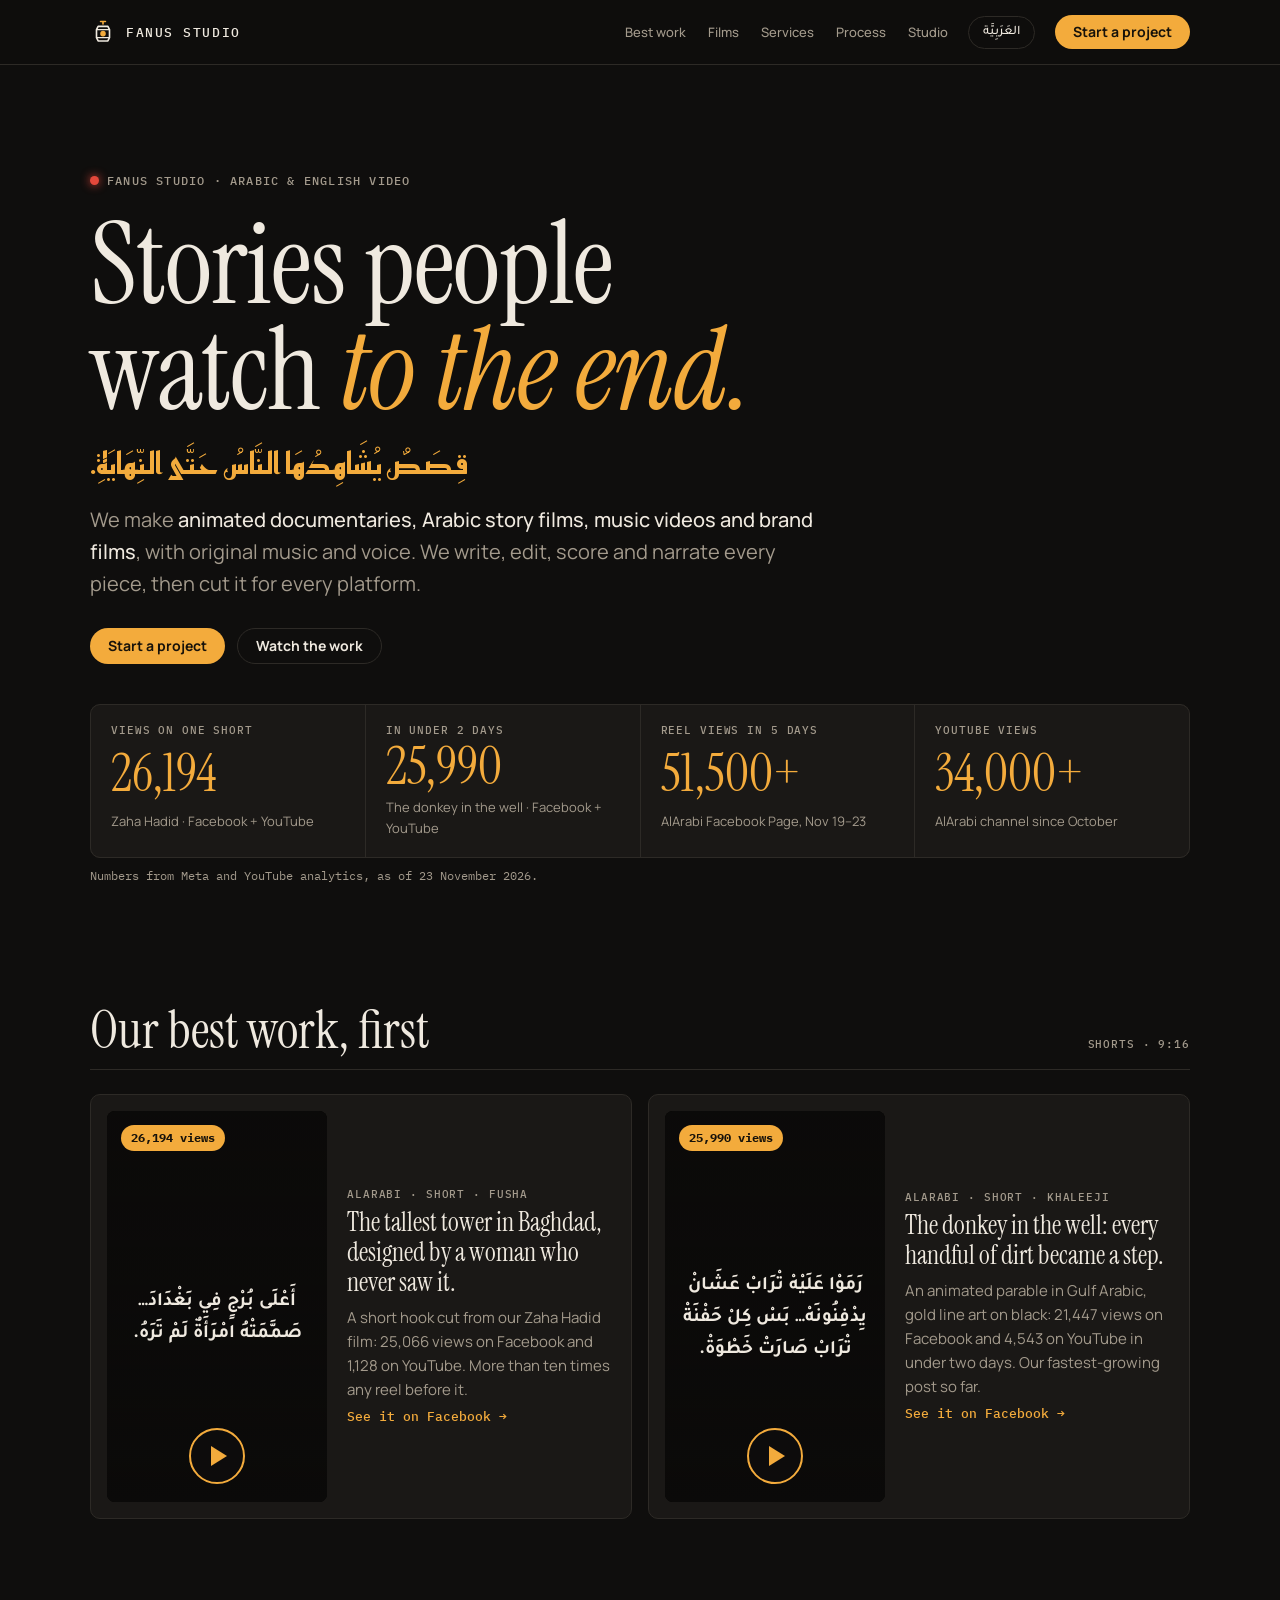
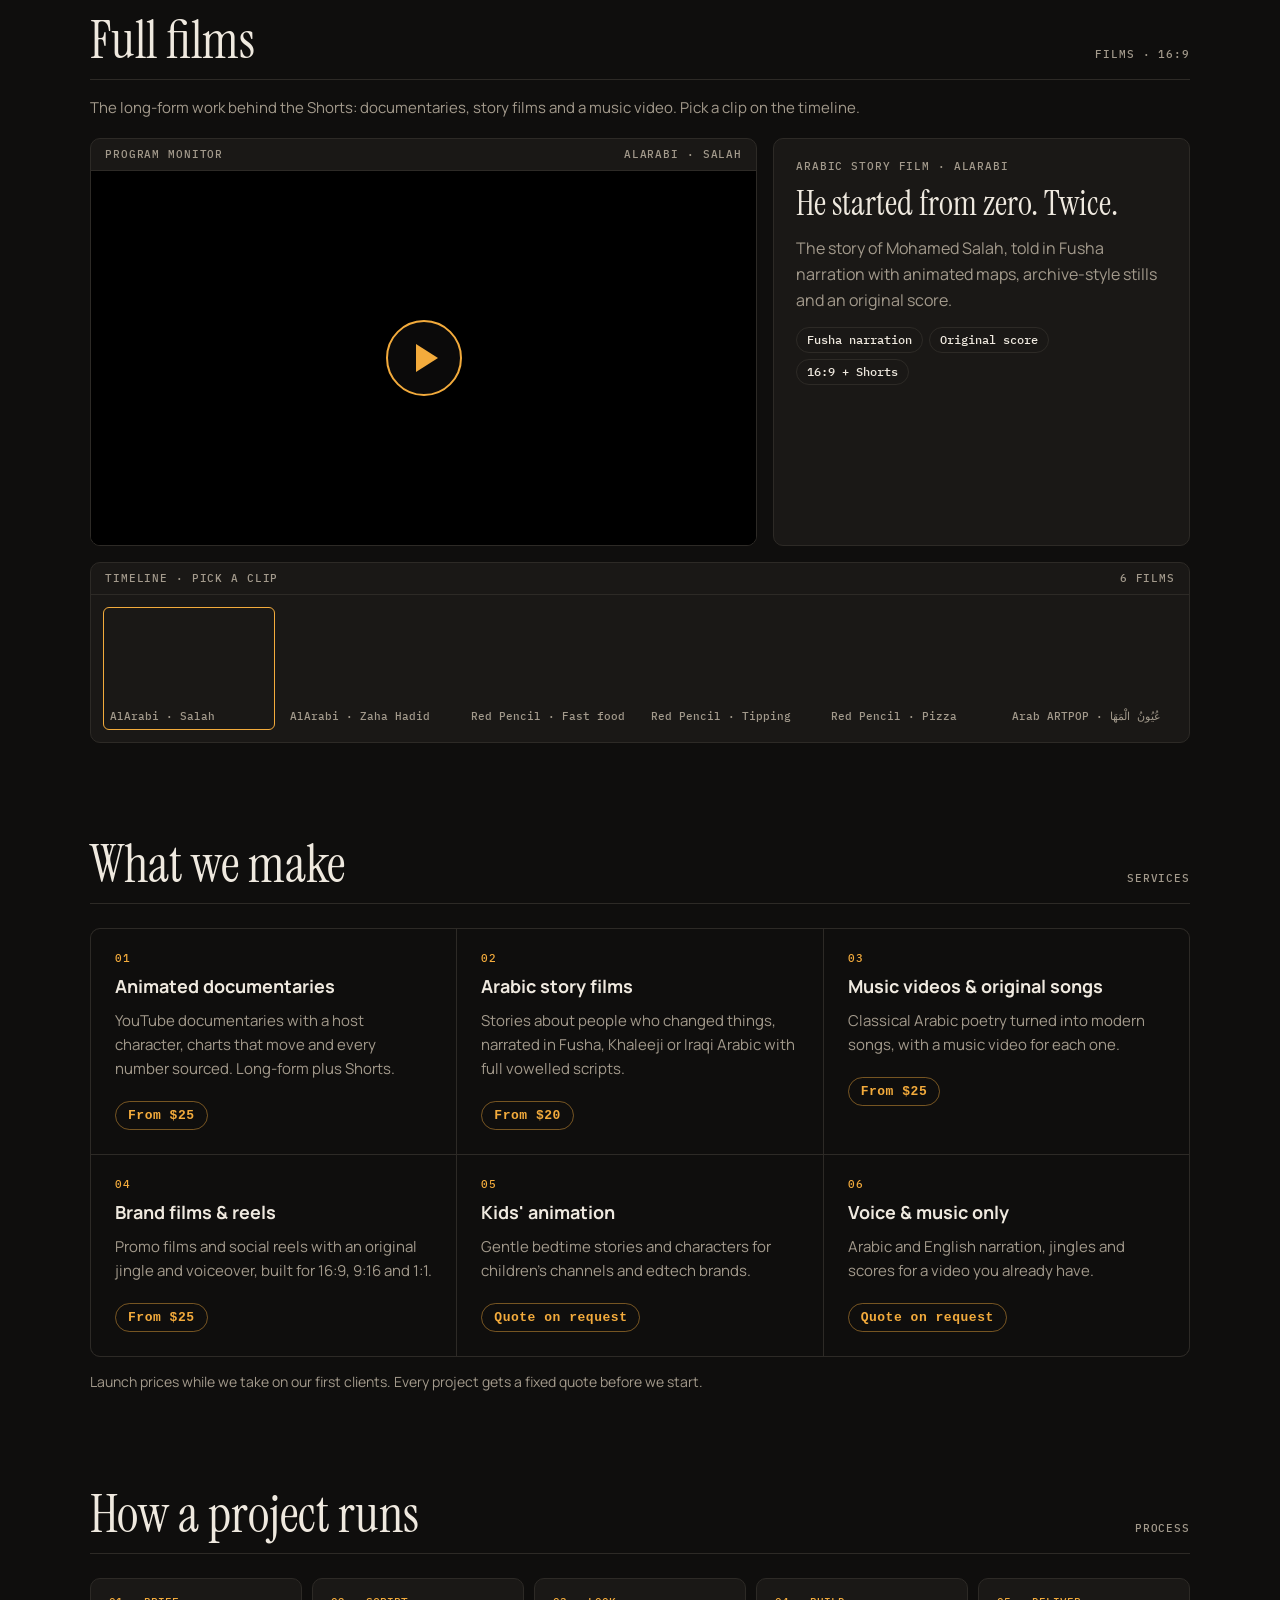
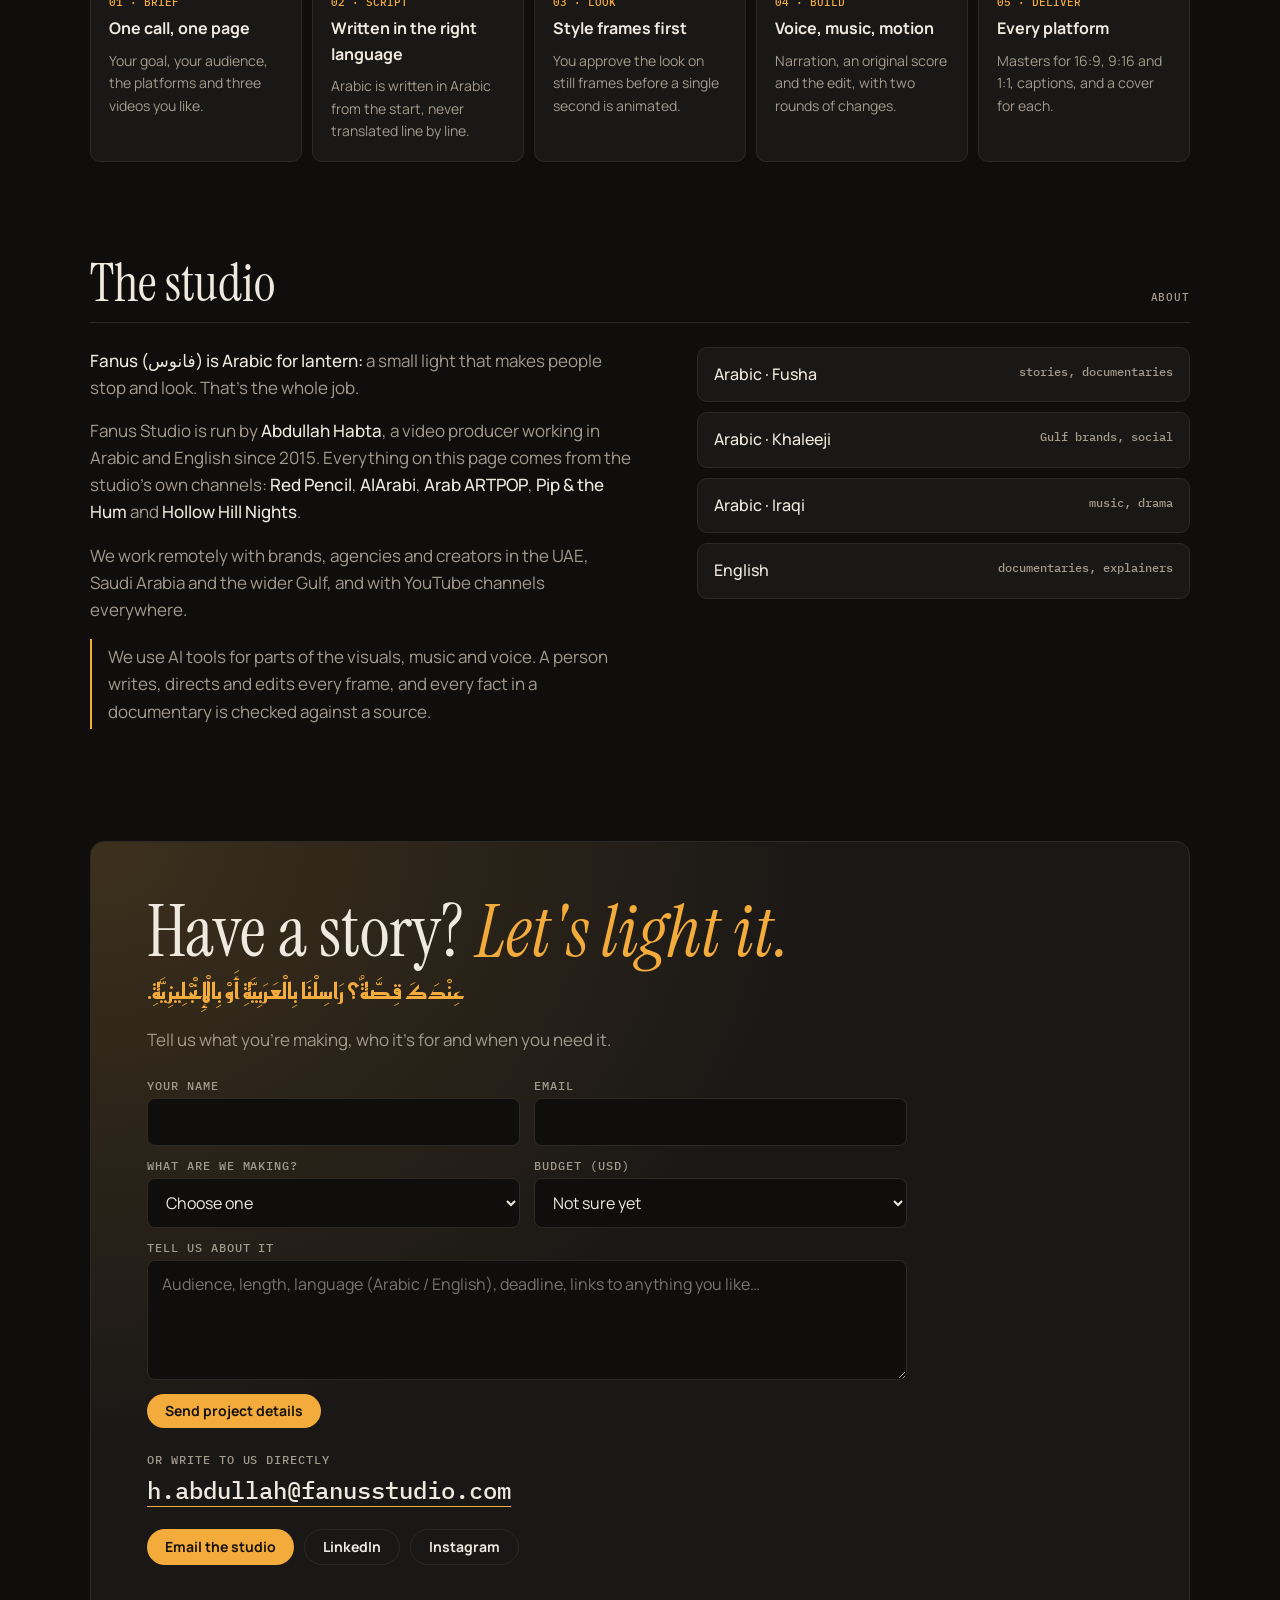
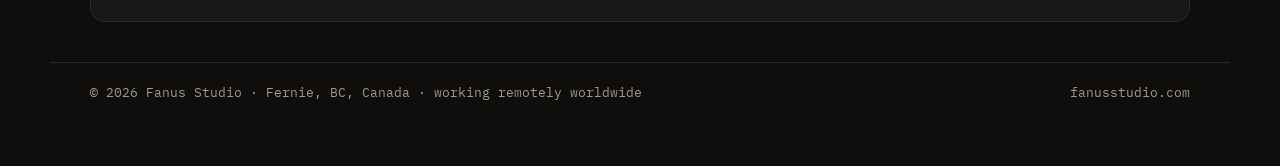
==== commit 20e9d5f0: "English page: starting prices on services" ====
--- a/index.html
+++ b/index.html
@@ -125,13 +125,14 @@
 <section class="wrap" id="services">
   <div class="sec-head"><h2>What we make</h2><span>Services</span></div>
   <div class="grid3">
-    <div class="cell"><span class="n">01</span><b>Animated documentaries</b><p>YouTube documentaries with a host character, charts that move and every number sourced. Long-form plus Shorts.</p></div>
-    <div class="cell"><span class="n">02</span><b>Arabic story films</b><p>Stories about people who changed things, narrated in Fusha, Khaleeji or Iraqi Arabic with full vowelled scripts.</p></div>
-    <div class="cell"><span class="n">03</span><b>Music videos &amp; original songs</b><p>Classical Arabic poetry turned into modern songs, with a music video for each one.</p></div>
-    <div class="cell"><span class="n">04</span><b>Brand films &amp; reels</b><p>Promo films and social reels with an original jingle and voiceover, built for 16:9, 9:16 and 1:1.</p></div>
-    <div class="cell"><span class="n">05</span><b>Kids' animation</b><p>Gentle bedtime stories and characters for children's channels and edtech brands.</p></div>
-    <div class="cell"><span class="n">06</span><b>Voice &amp; music only</b><p>Arabic and English narration, jingles and scores for a video you already have.</p></div>
-  </div>
+    <div class="cell"><span class="n">01</span><b>Animated documentaries</b><p>YouTube documentaries with a host character, charts that move and every number sourced. Long-form plus Shorts.</p><span class="from">From $25</span></div>
+    <div class="cell"><span class="n">02</span><b>Arabic story films</b><p>Stories about people who changed things, narrated in Fusha, Khaleeji or Iraqi Arabic with full vowelled scripts.</p><span class="from">From $20</span></div>
+    <div class="cell"><span class="n">03</span><b>Music videos &amp; original songs</b><p>Classical Arabic poetry turned into modern songs, with a music video for each one.</p><span class="from">From $25</span></div>
+    <div class="cell"><span class="n">04</span><b>Brand films &amp; reels</b><p>Promo films and social reels with an original jingle and voiceover, built for 16:9, 9:16 and 1:1.</p><span class="from">From $25</span></div>
+    <div class="cell"><span class="n">05</span><b>Kids' animation</b><p>Gentle bedtime stories and characters for children's channels and edtech brands.</p><span class="from">Quote on request</span></div>
+    <div class="cell"><span class="n">06</span><b>Voice &amp; music only</b><p>Arabic and English narration, jingles and scores for a video you already have.</p><span class="from">Quote on request</span></div>
+  </div>
+  <p class="price-note">Launch prices while we take on our first clients. Every project gets a fixed quote before we start.</p>
 </section>
 
 <section class="wrap" id="process">
--- a/assets/site.css
+++ b/assets/site.css
@@ -181,3 +181,8 @@
 html[lang=ar] .contact .or{font:700 14px/1.4 var(--ar);letter-spacing:0}
 @media (max-width:640px){.cform{grid-template-columns:1fr}}
 .cform[hidden]{display:none}
+
+/* service prices */
+.cell .from{display:inline-block;align-self:flex-start;justify-self:start;width:max-content;margin-top:12px;font:600 13px/1 var(--mono);letter-spacing:.04em;color:var(--amber);border:1px solid rgba(243,171,60,.45);border-radius:999px;padding:7px 12px}
+html[lang=ar] .cell .from{font:700 14px/1.2 var(--ar);letter-spacing:0}
+.price-note{margin:14px 0 0;font-size:14px;color:var(--muted)}
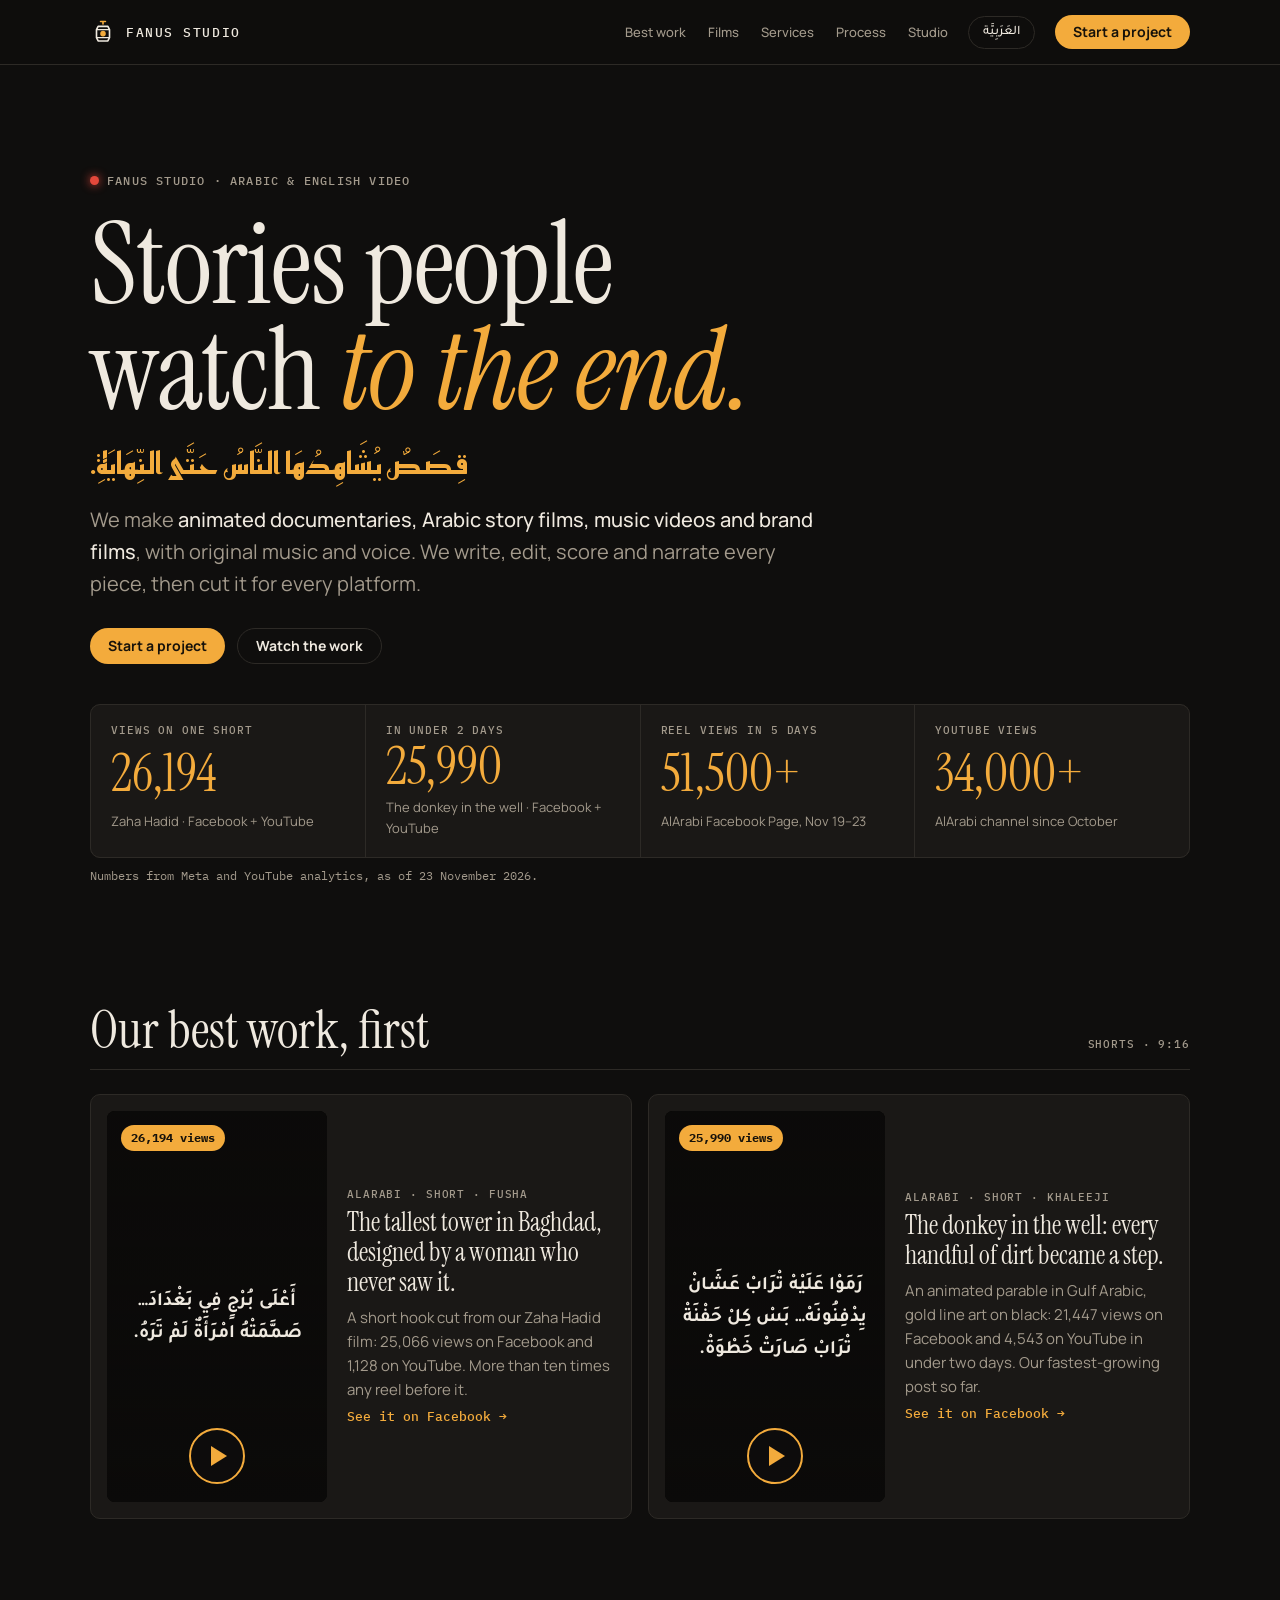
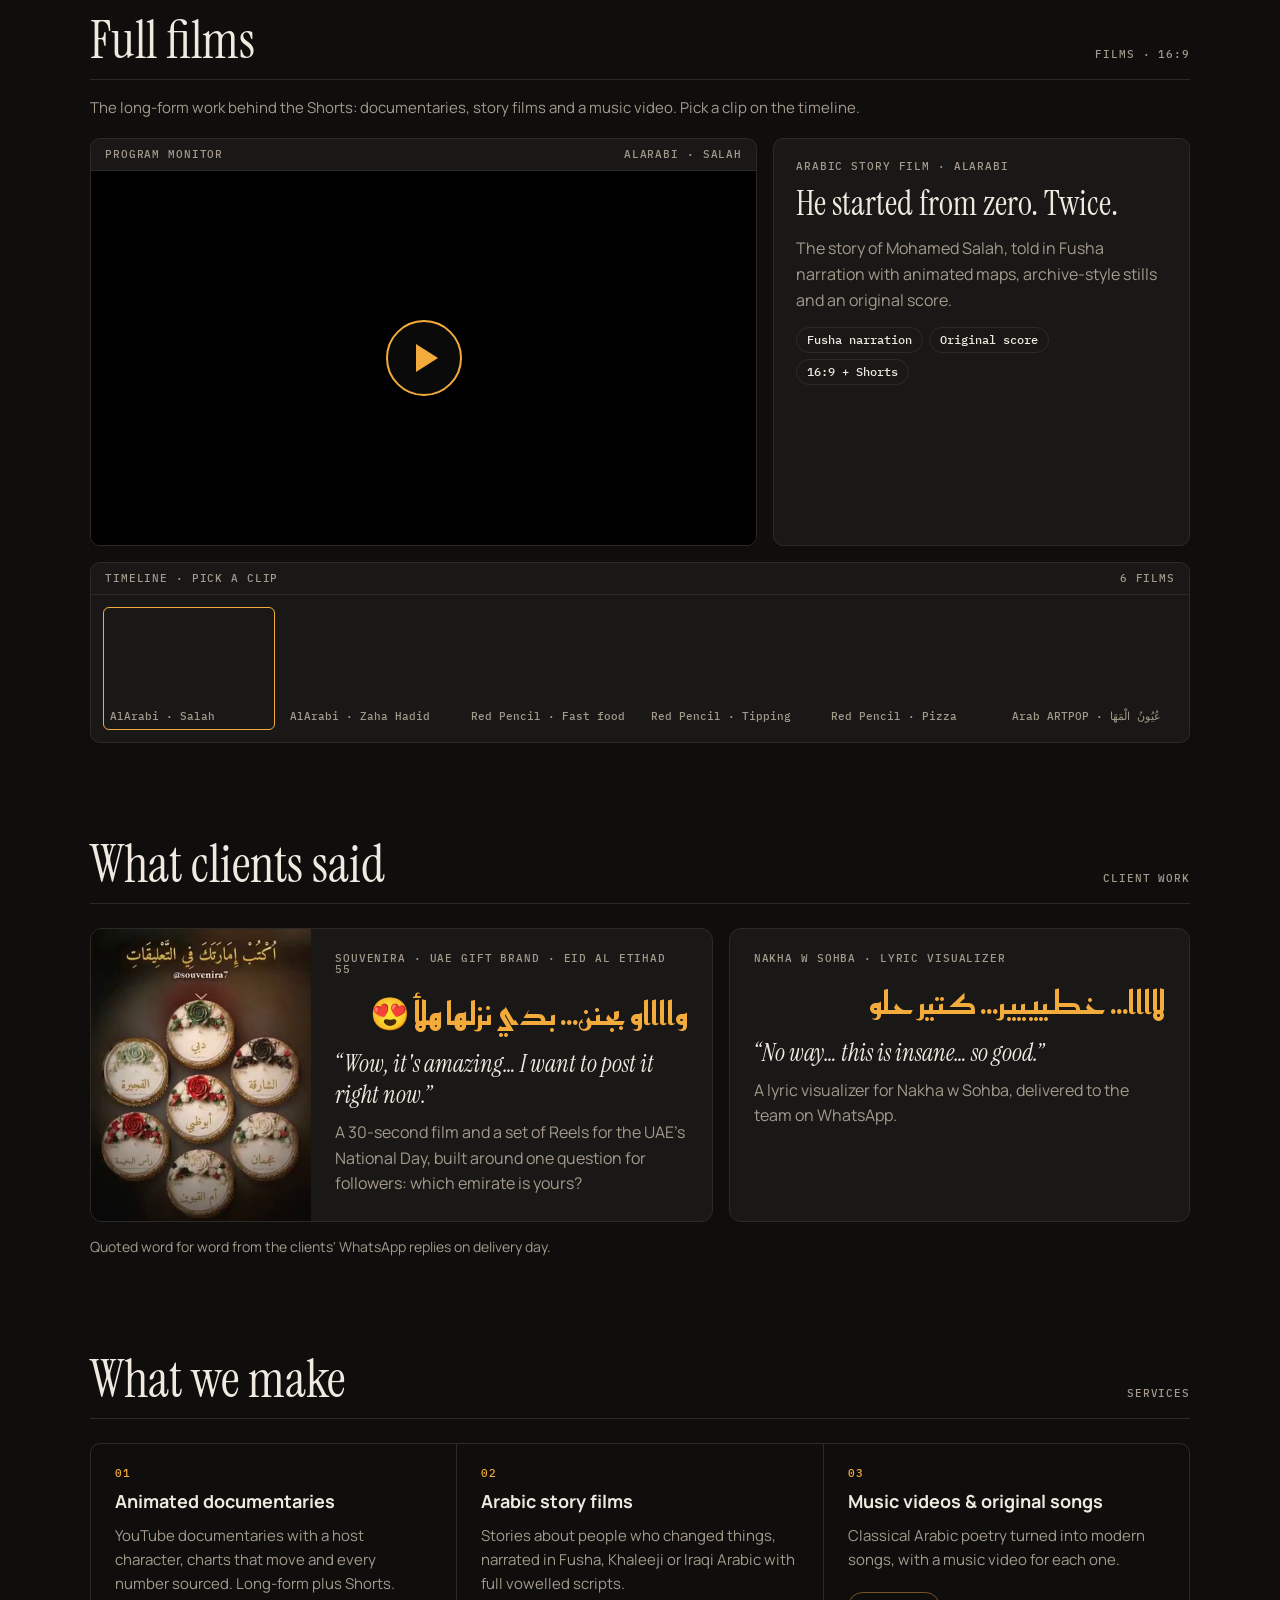
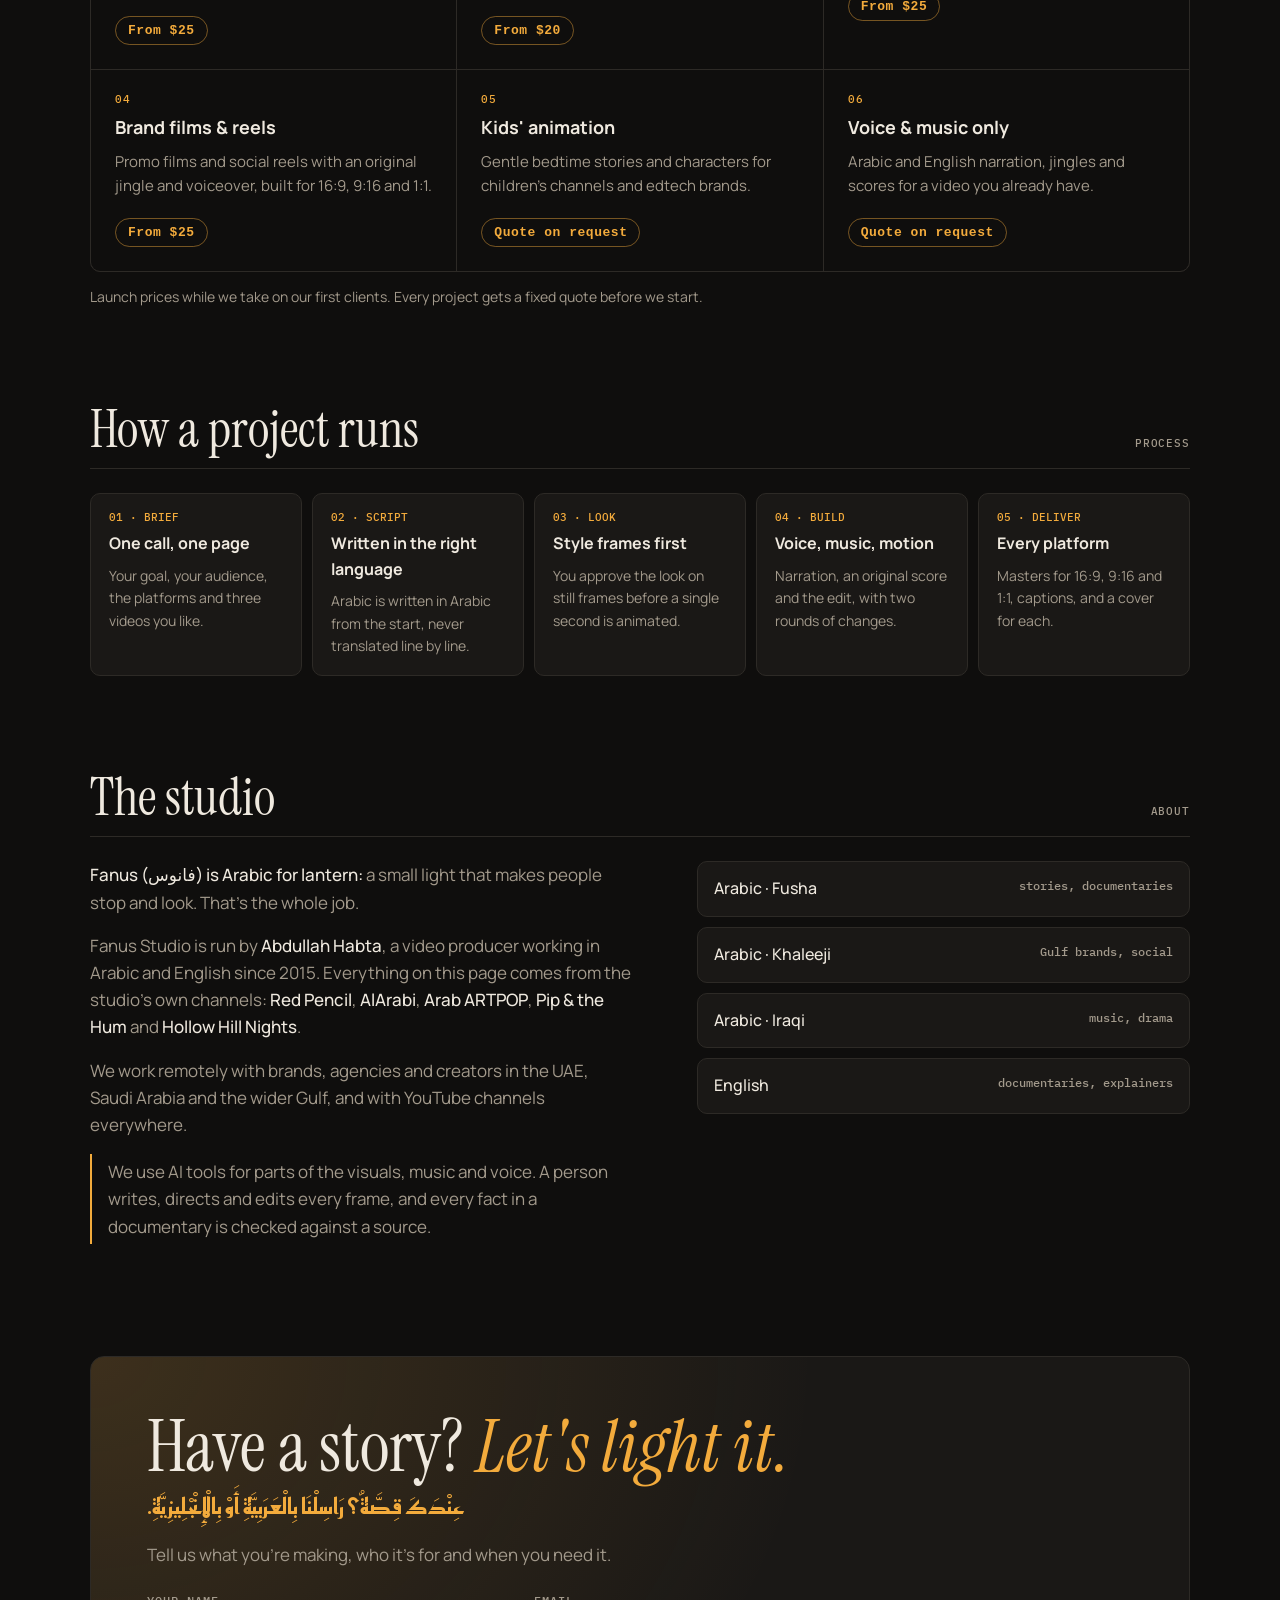
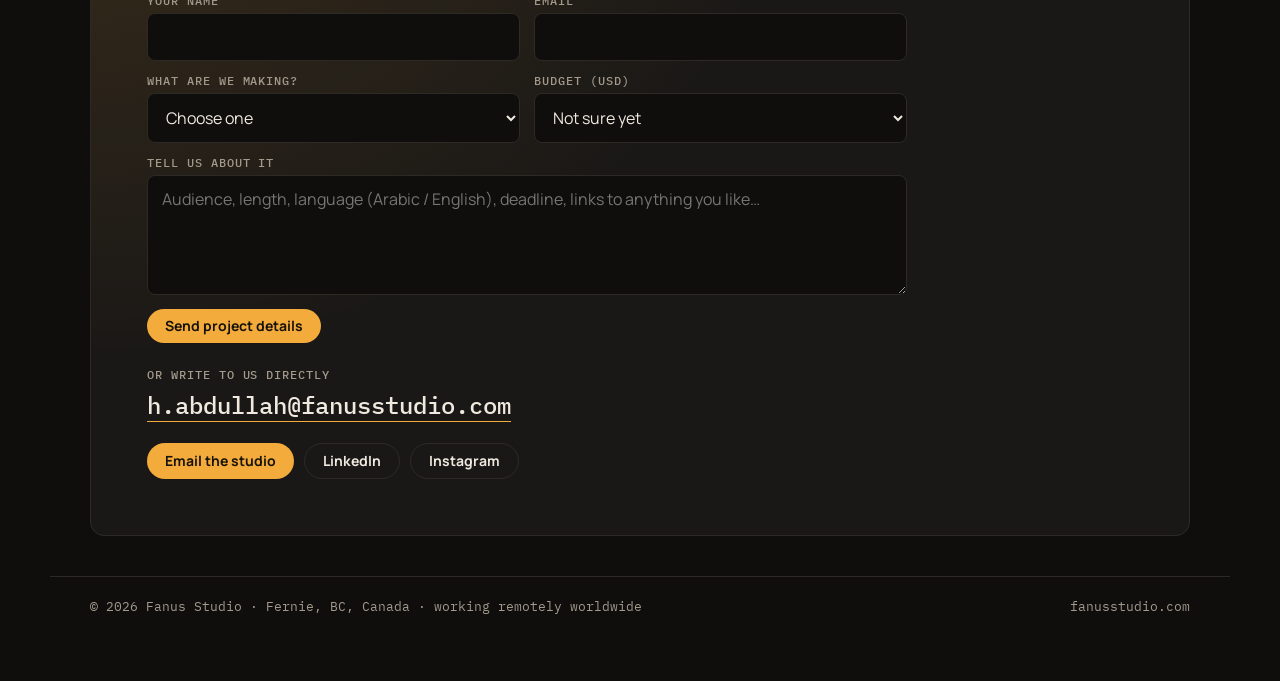
==== commit 873ff9bc: "Add files via upload" ====
--- a/index.html
+++ b/index.html
@@ -121,6 +121,30 @@
   </div>
 </section>
 
+
+<section class="wrap" id="clients">
+  <div class="sec-head"><h2>What clients said</h2><span>Client work</span></div>
+  <div class="quotes">
+    <figure class="quote has-img">
+      <img src="/assets/client-souvenira.jpg" alt="Seven rose candles, one for each emirate, from the Souvenira Eid Al Etihad film" width="640" height="804" loading="lazy">
+      <figcaption>
+        <span class="kicker">Souvenira · UAE gift brand · Eid Al Etihad 55</span>
+        <blockquote class="ar" lang="ar">وااااو بجنن… بدي نزلها هلأ 😍</blockquote>
+        <p class="tr">“Wow, it's amazing… I want to post it right now.”</p>
+        <p>A 30-second film and a set of Reels for the UAE's National Day, built around one question for followers: which emirate is yours?</p>
+      </figcaption>
+    </figure>
+    <figure class="quote">
+      <figcaption>
+        <span class="kicker">Nakha w Sohba · Lyric visualizer</span>
+        <blockquote class="ar" lang="ar">لاااا… خطيييير… كتير حلو</blockquote>
+        <p class="tr">“No way… this is insane… so good.”</p>
+        <p>A lyric visualizer for Nakha w Sohba, delivered to the team on WhatsApp.</p>
+      </figcaption>
+    </figure>
+  </div>
+  <p class="price-note">Quoted word for word from the clients' WhatsApp replies on delivery day.</p>
+</section>
 
 <section class="wrap" id="services">
   <div class="sec-head"><h2>What we make</h2><span>Services</span></div>
--- a/assets/site.css
+++ b/assets/site.css
@@ -186,3 +186,16 @@
 .cell .from{display:inline-block;align-self:flex-start;justify-self:start;width:max-content;margin-top:12px;font:600 13px/1 var(--mono);letter-spacing:.04em;color:var(--amber);border:1px solid rgba(243,171,60,.45);border-radius:999px;padding:7px 12px}
 html[lang=ar] .cell .from{font:700 14px/1.2 var(--ar);letter-spacing:0}
 .price-note{margin:14px 0 0;font-size:14px;color:var(--muted)}
+
+/* client quotes */
+.quotes{display:grid;grid-template-columns:1.35fr 1fr;gap:16px}
+@media (max-width:880px){.quotes{grid-template-columns:1fr}}
+.quote{margin:0;background:var(--panel);border:1px solid var(--line);border-radius:12px;overflow:hidden;display:grid}
+.quote.has-img{grid-template-columns:minmax(0,220px) 1fr}
+@media (max-width:540px){.quote.has-img{grid-template-columns:1fr}.quote.has-img img{max-height:320px;width:100%;object-fit:cover}}
+.quote img{width:100%;height:100%;object-fit:cover;display:block}
+.quote figcaption{padding:24px;display:flex;flex-direction:column;gap:10px}
+.quote blockquote{margin:6px 0 0;font:700 clamp(24px,3vw,32px)/1.45 var(--ar-display);color:var(--amber)}
+.quote .tr{margin:0;font:400 clamp(20px,2.2vw,24px)/1.3 var(--display);font-style:italic;color:var(--text)}
+.quote p{margin:0;color:var(--muted)}
+html[lang=ar] .quote .kicker{font:700 13px/1.6 var(--ar);letter-spacing:0;text-transform:none}
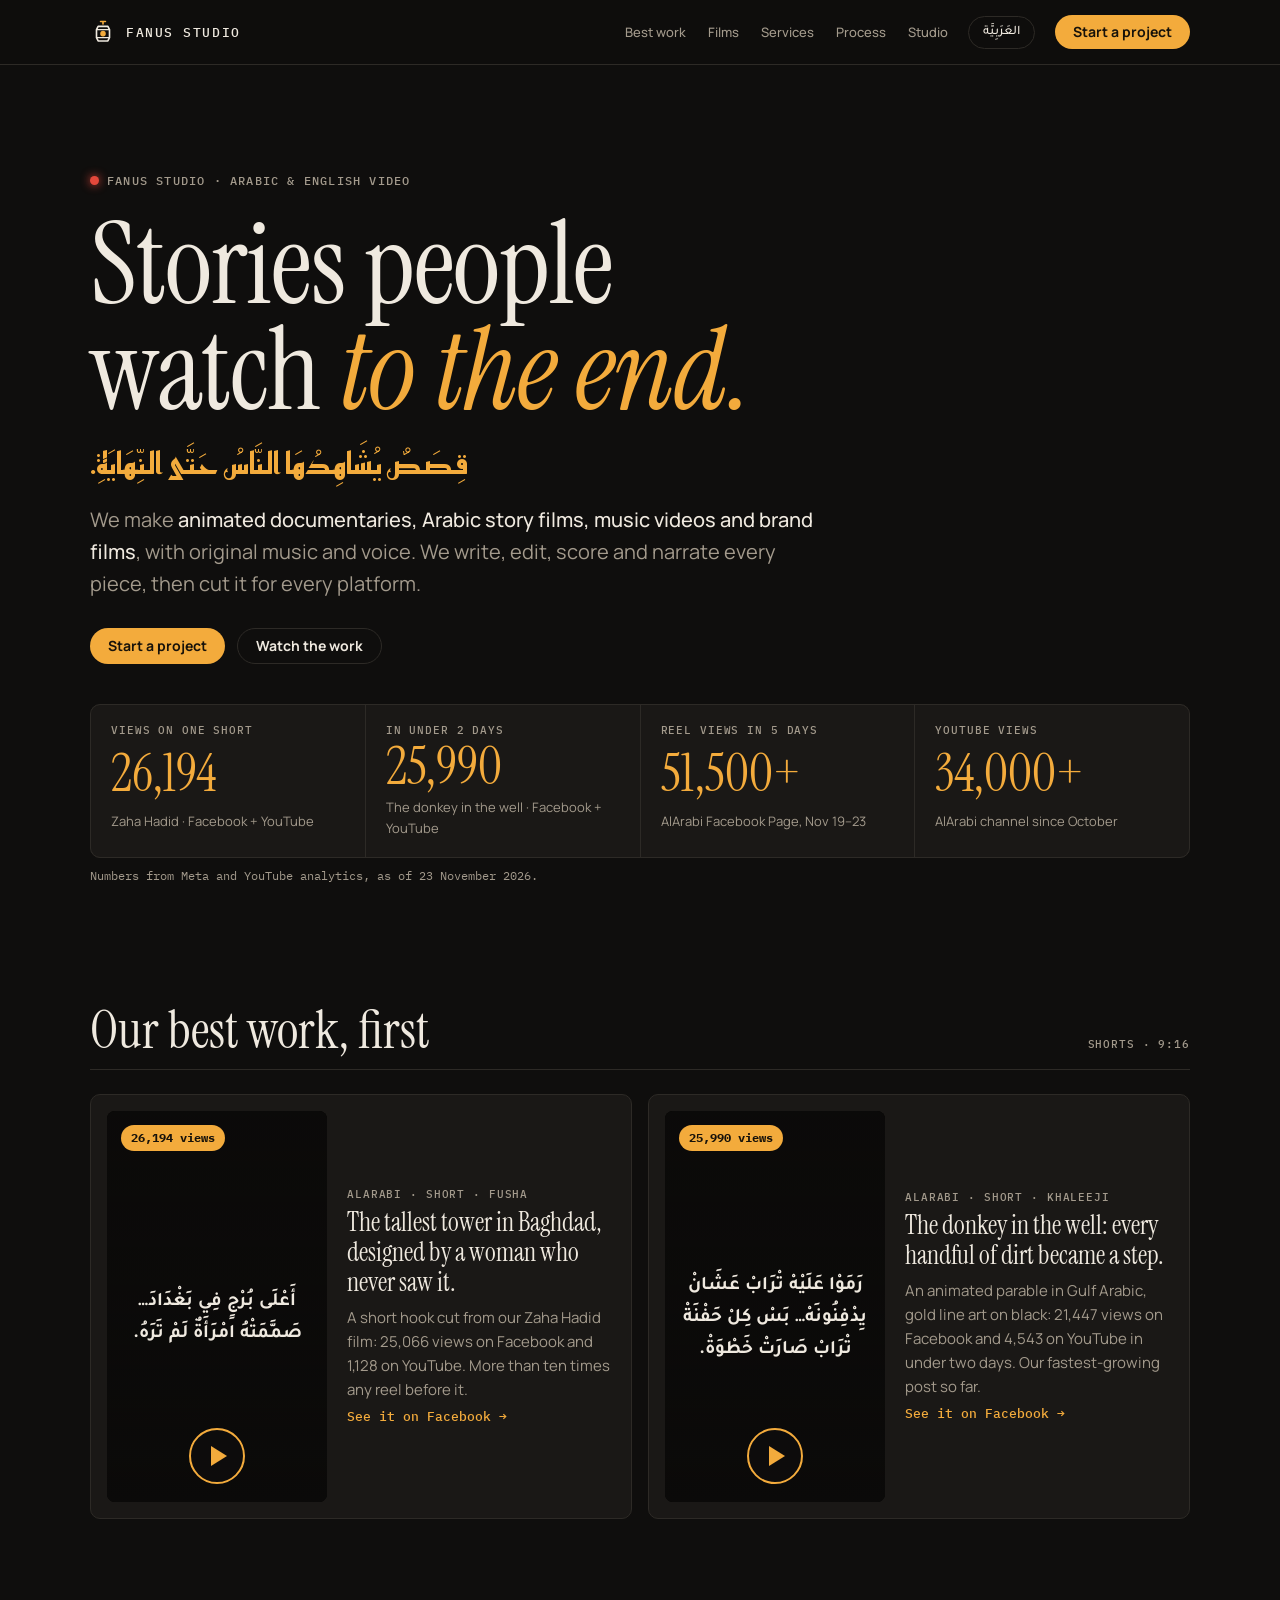
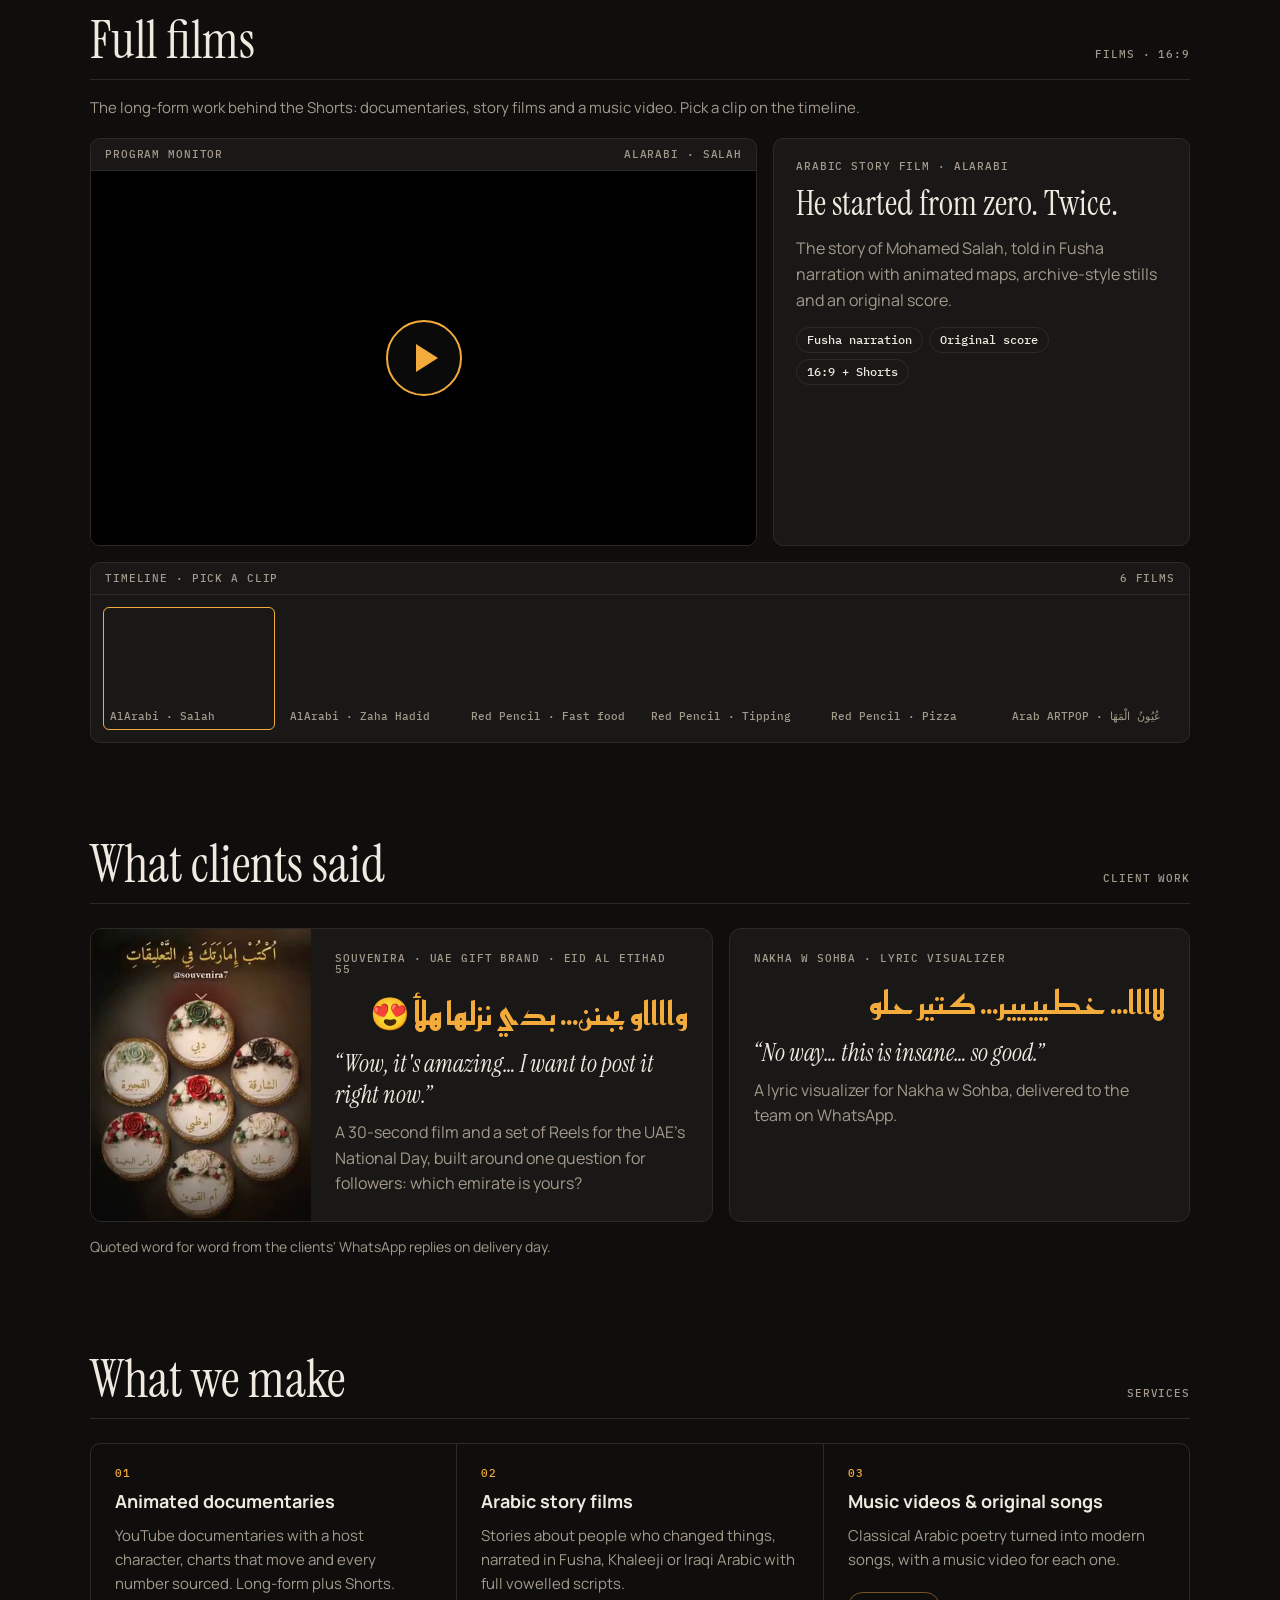
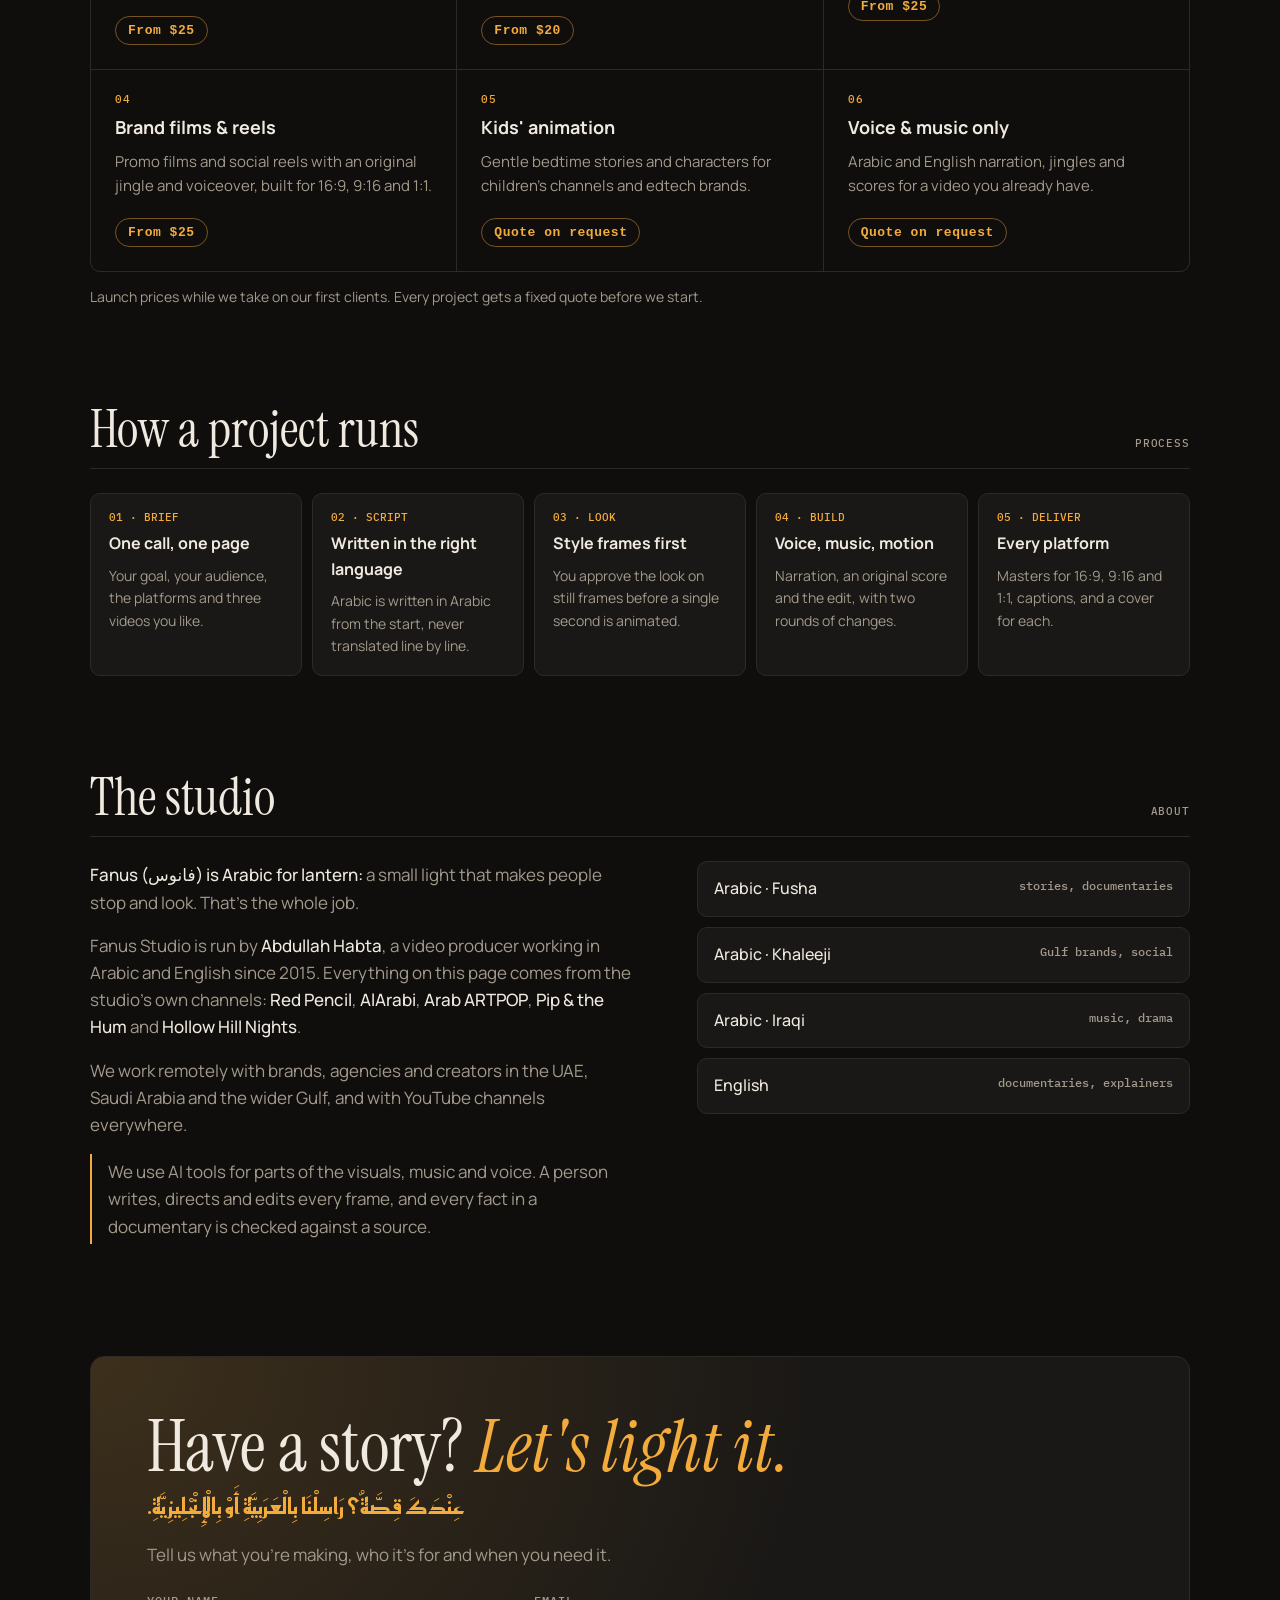
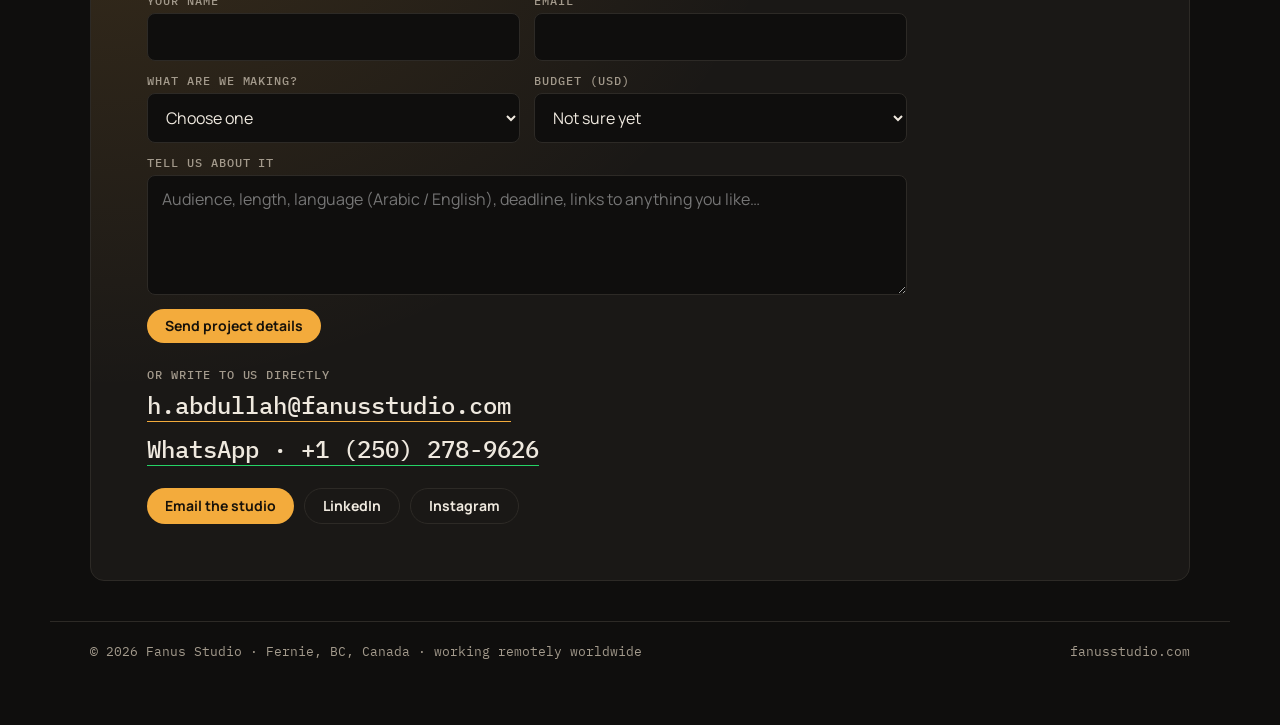
==== commit 9c059a52: "Add files via upload" ====
--- a/index.html
+++ b/index.html
@@ -18,7 +18,13 @@
 <link rel="alternate" hreflang="en" href="https://fanusstudio.com/">
 <link rel="alternate" hreflang="ar" href="https://fanusstudio.com/ar/">
 <link rel="alternate" hreflang="x-default" href="https://fanusstudio.com/">
+<link rel="icon" href="/favicon.ico" sizes="48x48">
 <link rel="icon" href="/favicon.svg" type="image/svg+xml">
+<link rel="icon" href="/favicon-96.png" sizes="96x96" type="image/png">
+<link rel="apple-touch-icon" href="/apple-touch-icon.png">
+<link rel="manifest" href="/site.webmanifest">
+<meta name="p:domain_verify" content="9d369475bd284fb3aa33557704fba49e"/>
+<script type="application/ld+json">{"@context": "https://schema.org", "@graph": [{"@type": "Organization", "@id": "https://fanusstudio.com/#org", "name": "Fanus Studio", "alternateName": "فَانُوس", "url": "https://fanusstudio.com/", "logo": {"@type": "ImageObject", "url": "https://fanusstudio.com/icon-512.png", "width": 512, "height": 512}, "image": "https://fanusstudio.com/assets/og-fanus.jpg", "email": "h.abdullah@fanusstudio.com", "founder": {"@type": "Person", "name": "Abdullah Habta"}, "description": "Arabic and English video studio: animated documentaries, Arabic story films, music videos and brand films with original music and voice.", "areaServed": ["AE", "SA", "QA", "KW", "BH", "OM", "CA"], "knowsLanguage": ["ar", "en"], "sameAs": ["https://www.linkedin.com/company/fanus-studio/", "https://www.instagram.com/fanus.studio/", "https://www.pinterest.com/fanusstudio/"]}, {"@type": "WebSite", "@id": "https://fanusstudio.com/#site", "url": "https://fanusstudio.com/", "name": "Fanus Studio", "inLanguage": ["en", "ar"], "publisher": {"@id": "https://fanusstudio.com/#org"}}]}</script>
 <link rel="preconnect" href="https://fonts.googleapis.com">
 <link rel="preconnect" href="https://fonts.gstatic.com" crossorigin>
 <link href="https://fonts.googleapis.com/css2?family=Instrument+Serif:ital@0;1&family=Manrope:wght@400;500;700&family=IBM+Plex+Mono:wght@400;500&family=Reem+Kufi:wght@500;700&family=Tajawal:wght@400;500;700&display=swap" rel="stylesheet">
@@ -196,6 +202,7 @@
     <form class="cform" id="cform" action="https://formsubmit.co/h.abdullah@fanusstudio.com" method="POST">
       <input type="hidden" name="_subject" value="New project enquiry · fanusstudio.com">
       <input type="hidden" name="_template" value="table">
+      <input type="hidden" name="_captcha" value="false">
       <input type="hidden" name="_next" value="https://fanusstudio.com/?sent=1#contact">
       <input class="hp" type="text" name="_honey" tabindex="-1" autocomplete="off" aria-hidden="true">
       <label>Your name<input name="name" autocomplete="name" required></label>
@@ -225,6 +232,7 @@
     <p class="formok" id="formok" hidden>Thanks. Your message is on its way. We'll be in touch soon.</p>
     <p class="or">Or write to us directly</p>
     <a class="mail" href="mailto:h.abdullah@fanusstudio.com?subject=New%20project%20for%20Fanus%20Studio">h.abdullah@fanusstudio.com</a>
+    <p style="margin:14px 0 0"><a class="mail" href="https://wa.me/12502789626?text=Hi%20Fanus%20Studio%2C%20I%20have%20a%20project%20in%20mind." target="_blank" rel="noopener" style="border-bottom-color:#25D366">WhatsApp · +1 (250) 278-9626</a></p>
     <div class="links">
       <a class="cta" href="mailto:h.abdullah@fanusstudio.com?subject=New%20project%20for%20Fanus%20Studio">Email the studio</a>
       <a class="cta ghost" href="https://www.linkedin.com/company/fanus-studio/" rel="noopener">LinkedIn</a>
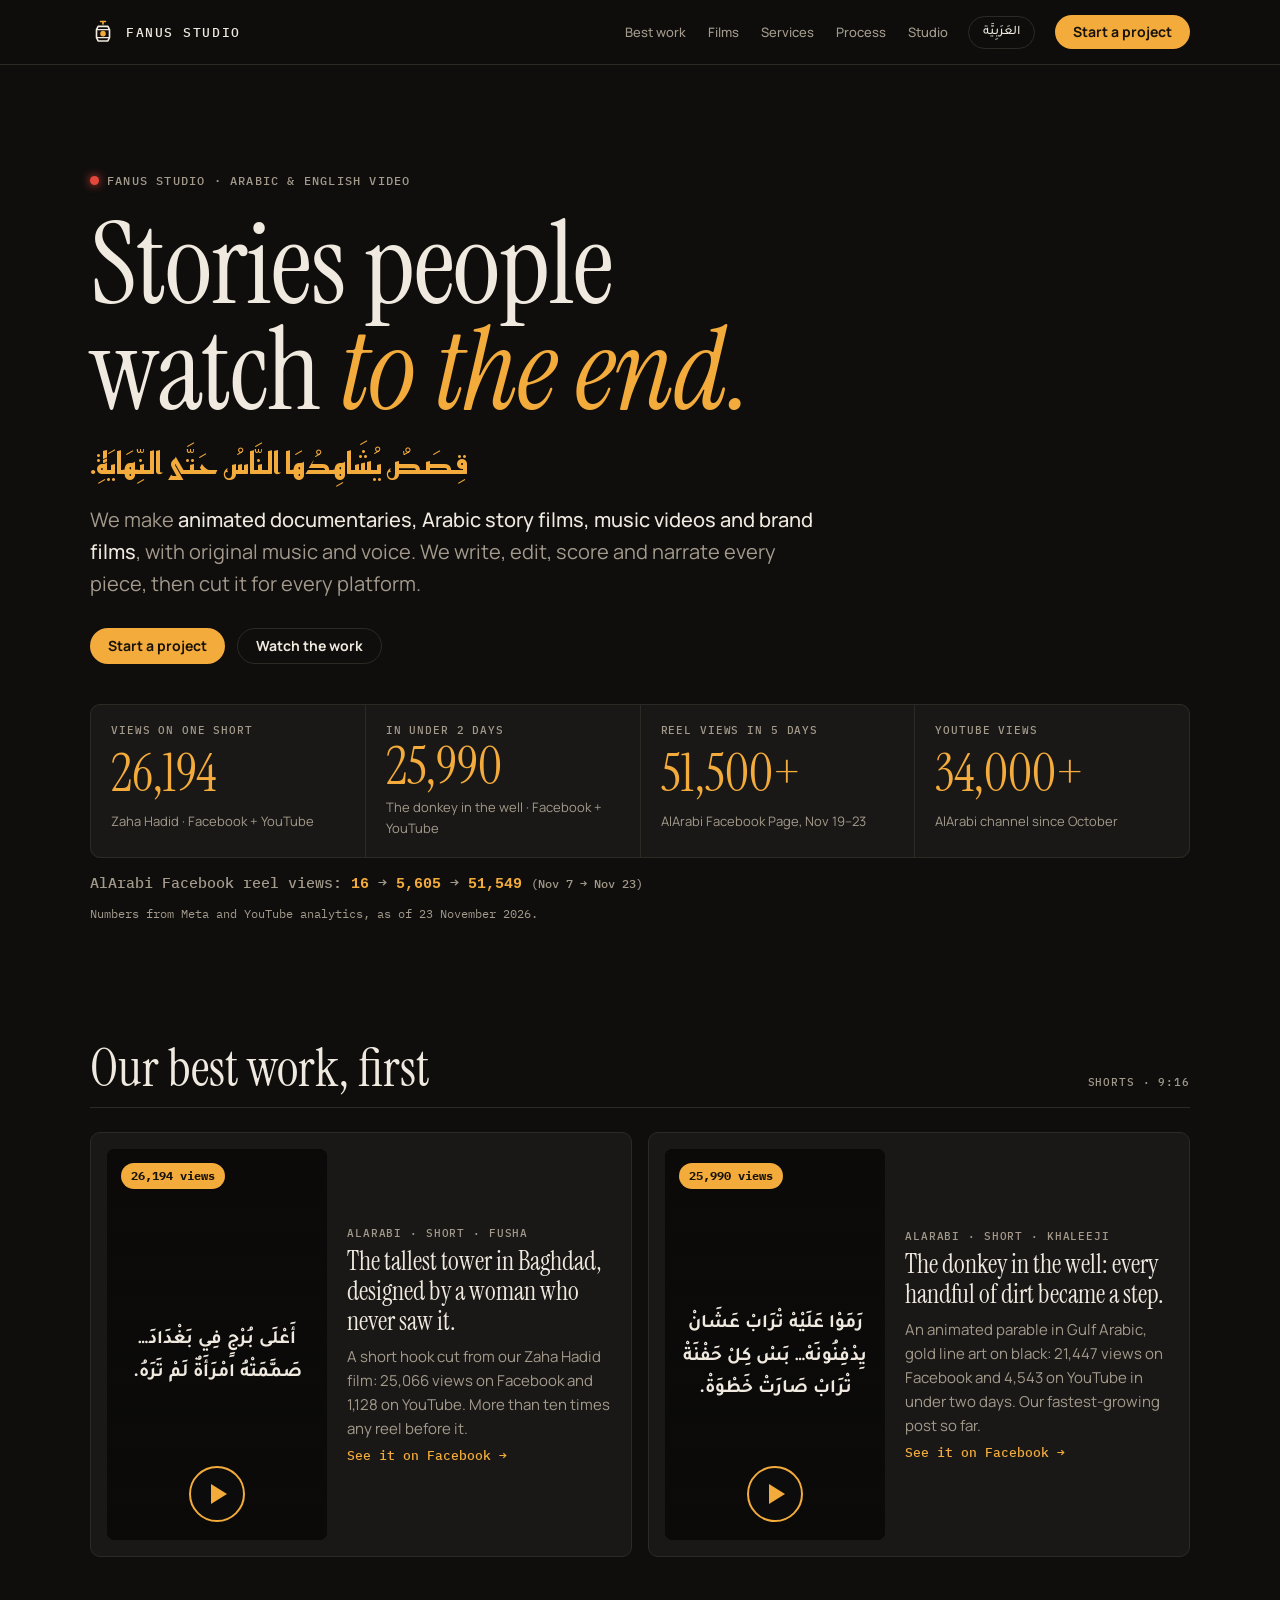
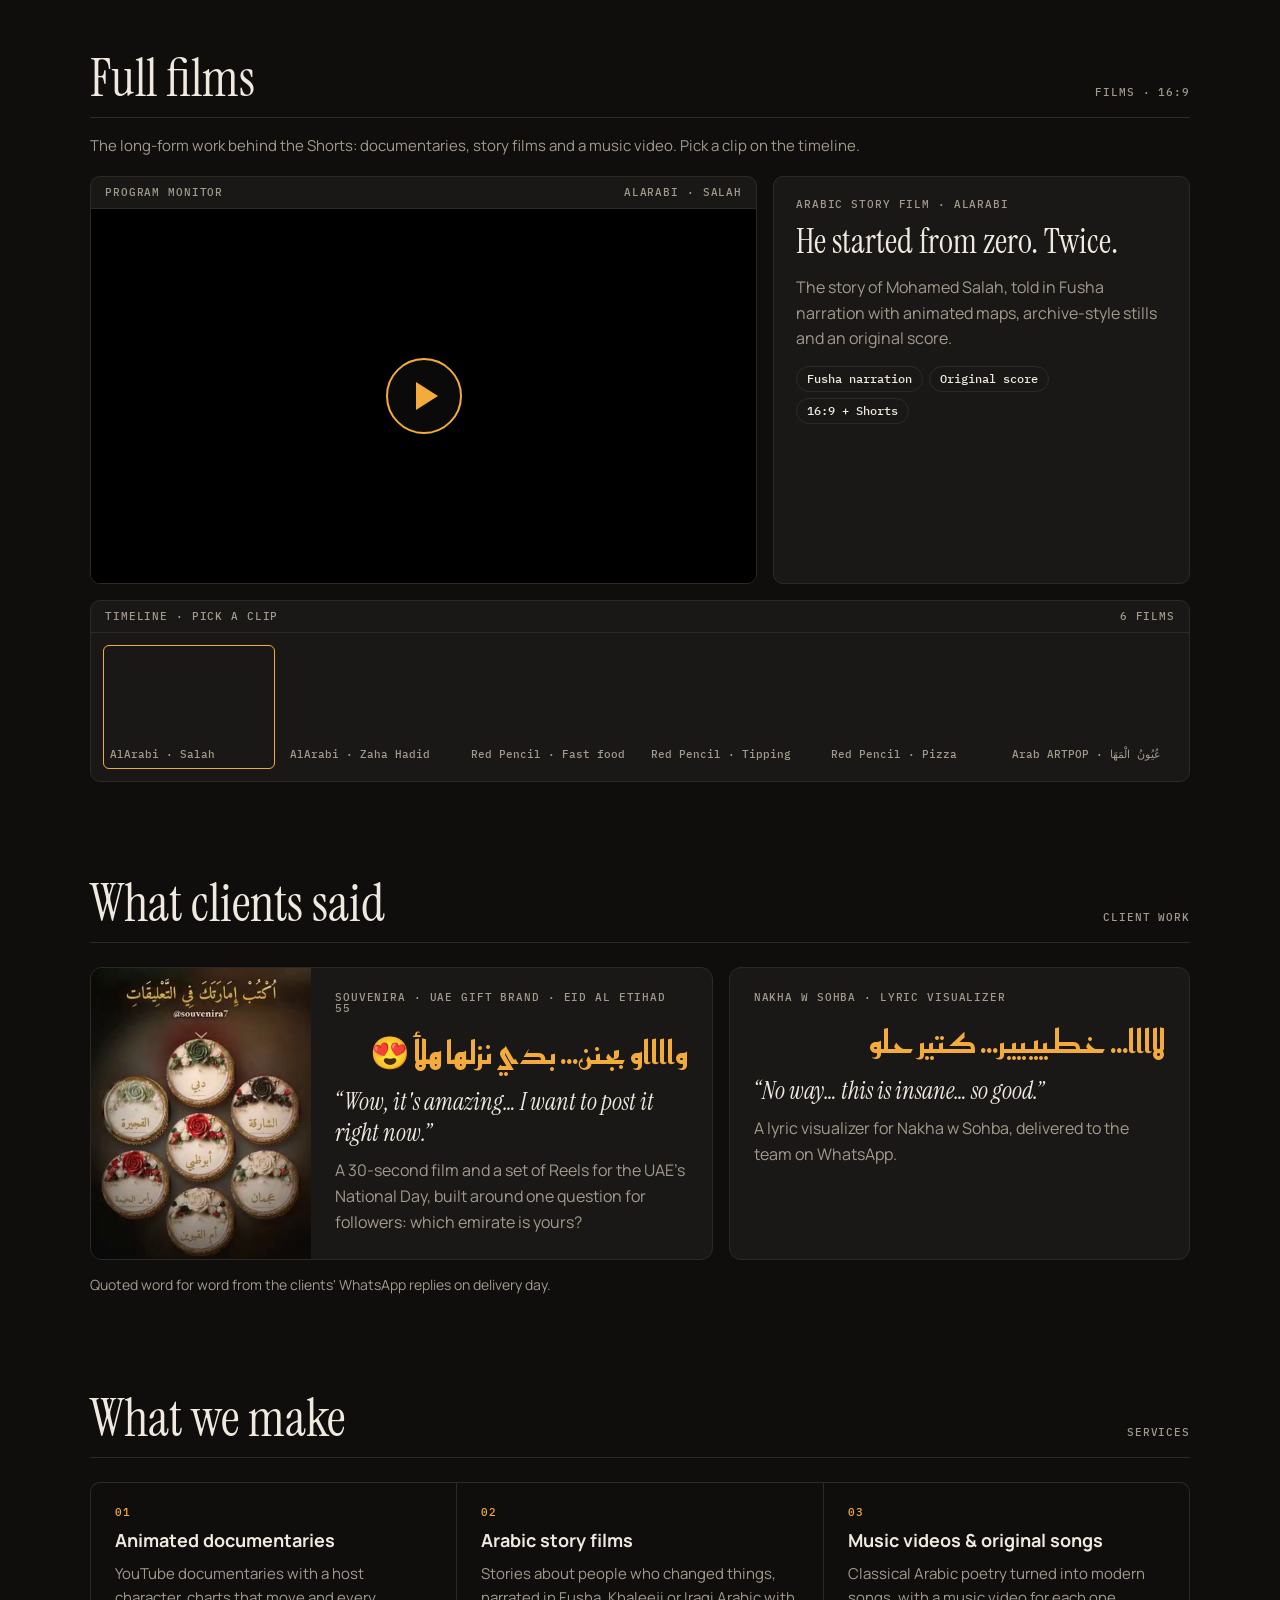
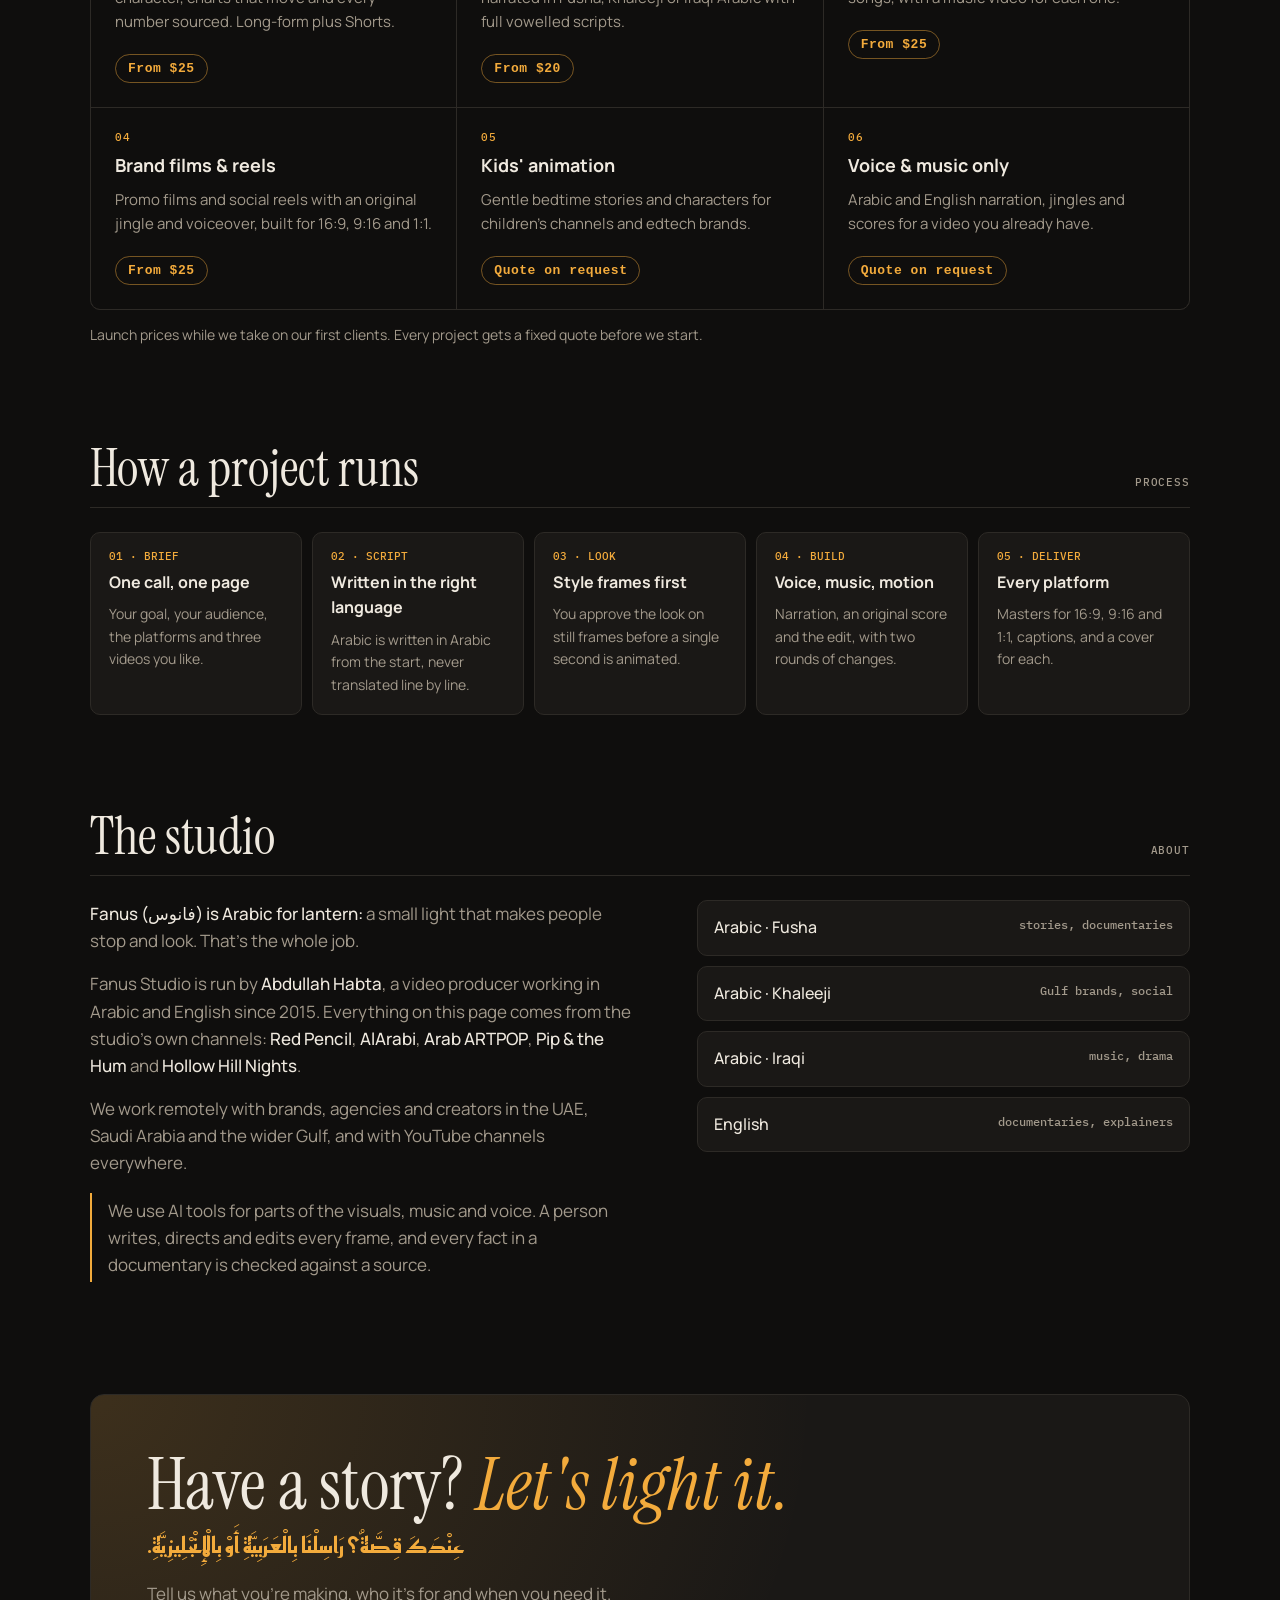
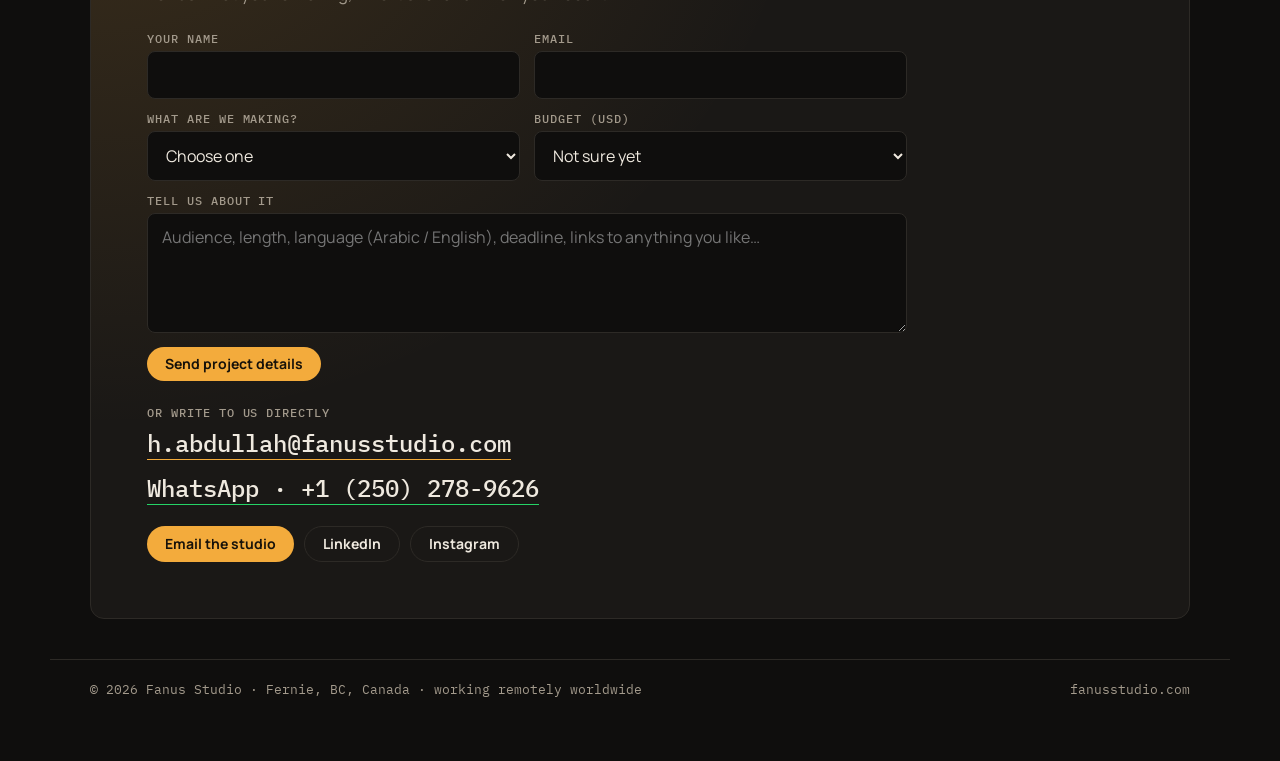
==== commit e147697e: "Add files via upload" ====
--- a/index.html
+++ b/index.html
@@ -67,6 +67,7 @@
     <div><dt>Reel views in 5 days</dt><dd>51,500+</dd><span>AlArabi Facebook Page, Nov 19–23</span></div>
     <div><dt>YouTube views</dt><dd>34,000+</dd><span>AlArabi channel since October</span></div>
   </dl>
+  <p class="growth">AlArabi Facebook reel views: <b>16</b> → <b>5,605</b> → <b>51,549</b> <span>(Nov 7 → Nov 23)</span></p>
   <p class="asof">Numbers from Meta and YouTube analytics, as of 23 November 2026.</p>
 </header>
 
--- a/assets/site.css
+++ b/assets/site.css
@@ -199,3 +199,9 @@
 .quote .tr{margin:0;font:400 clamp(20px,2.2vw,24px)/1.3 var(--display);font-style:italic;color:var(--text)}
 .quote p{margin:0;color:var(--muted)}
 html[lang=ar] .quote .kicker{font:700 13px/1.6 var(--ar);letter-spacing:0;text-transform:none}
+
+/* growth line */
+.growth{margin:14px 0 0;font:500 15px/1.5 var(--mono);color:var(--muted)}
+.growth b{color:var(--amber);font-weight:600}
+.growth span{font-size:12px}
+html[lang=ar] .growth{font-family:var(--ar)}
